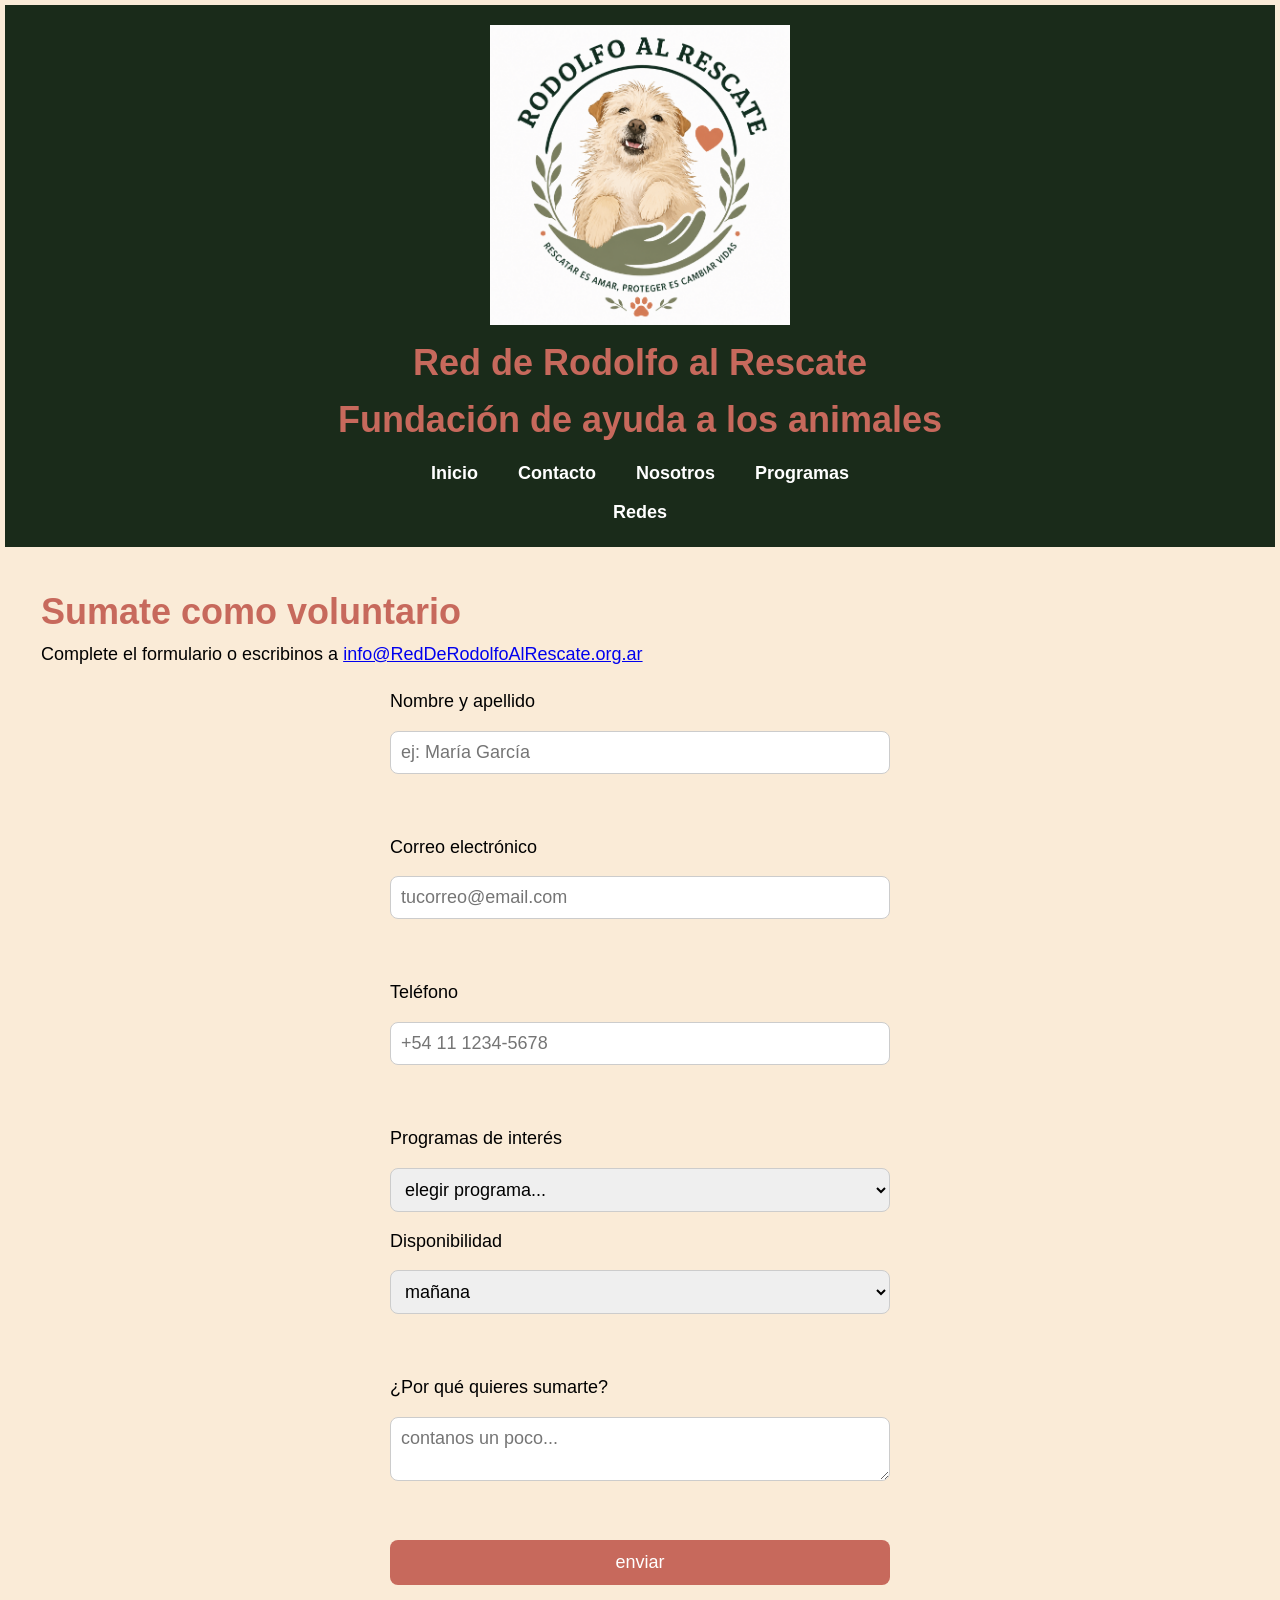
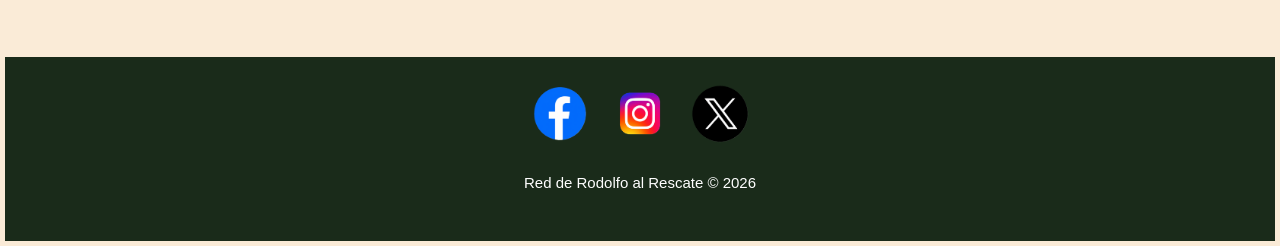
==== tp-leng1-equipo-7/contacto.html @ 6cbea19f "feat: links a redes sociales en todas las paginas" ====
<!DOCTYPE html>
<html lang="es">
<head>
    <meta charset="UTF-8">
    <meta name="viewport" content="width=device-width, initial-scale=1.0">
    <title>Red de Rodolfo al Rescate - contacto</title>
    <link rel="stylesheet" href="./CSS/estilos.css">
</head>
<body>
    <header>
        <img src="./IMG/LOGO_ONG.png" alt="Logo ONG" width="300">
        <h1>Red de Rodolfo al Rescate</h1>
        <h2>Fundación de ayuda a los animales</h2>
        <nav>
            <ul>
                <li><a href="./index.html">Inicio</a></li>
                <li><a href="./contacto.html">Contacto</a></li>
                <li><a href="./nosotros.html">Nosotros</a></li>
                <li><a href="./programas.html">Programas</a></li>
            </ul>
        </nav>

        <nav>
            <a href="#redes">Redes</a>
        </nav>
    
    </header>
    <main>
        <h2>Sumate como voluntario</h2>
        <p>Complete el formulario o escribinos a <a href="mailto:info@RedDeRodolfoAlRescate.org.ar">info@RedDeRodolfoAlRescate.org.ar</a></p>
        <form action="#" method="post">
            <label for="nombre">Nombre y apellido</label>
            <input type="text" id="nombre" name="nombre" placeholder="ej: María García" required>
            <br>
            <label for="email">Correo electrónico</label>
            <input type="email" name="email" id="email" placeholder="tucorreo@email.com" required>
            <br>
            <label for="telefono">Teléfono</label>
            <input type="tel" name="teléfono" id="telefono" placeholder="+54 11 1234-5678">
            <br>
            <label for="programa">Programas de interés</label>
            <select name="programa" id="programa" required>
                <option value="">elegir programa...</option>
                <option value="pldc">Un nuevo hogar</option>
                <option value="met">Rescate y recuperación</option>
                <option value="ec">Por un mundo mejor</option>
            </select>
            <label for="disponibilidad">Disponibilidad</label>
            <select name="disponibilidad" id="disponibilidad" required>
                <option value="mañana">mañana</option>
                <option value="tarde">tarde</option>
                <option value="noche">noche</option>
            </select>
            <br>
            <label for="mensaje">¿Por qué quieres sumarte?</label>
            <textarea name="mensaje" id="mensaje" placeholder="contanos un poco..."></textarea>
            <br>
            <button type="submit">enviar</button>
        </form>
    </main>
    <footer>
        <div id="redes" class="redes-sociales">
            <a href="https://www.facebook.com" target="_blank">
                <img src="./IMG/facebook.png" alt="Facebook">
            </a>

            <a href="https://www.instagram.com" target="_blank">
                <img src="./IMG/instagram.png" alt="Instagram">
            </a>

            <a href="https://www.x.com" target="_blank">
                <img src="./IMG/x.png" alt="Twitter">
            </a>
        </div>
        <p><small>Red de Rodolfo al Rescate &copy; 2026</small></p>
    </footer>
</body>
</html>
---- tp-leng1-equipo-7/CSS/estilos.css ----
*{box-sizing: border-box;
    margin: 0;
    padding: 0;
    font-family: Arial, sans-serif;
}
:root{
    --fuente-principal: Arial;
    --color-texto: #000000;
    --color-fondo: antiquewhite;
    --color-header: #1a2b1a;
    --color-nav-enlace: white;
}

/*ESTILOS GLOBALES*/
html{font-size: 18px;}
body{
    font-family: var(--fuente-principal, sans-serif);
    font-size: 1rem;
    line-height: 1.6;
    color: var(--color-texto);
    background-color: var(--color-fondo);
    max-width: 2500px;
    margin: 0 auto;
    padding: 5px;
}
/*TIPOGRAFIA*/
h1, h2{font-size: 2rem; color:rgb(199, 105, 92);}
h3{font-size: 1.5rem; color:rgb(199, 105, 92);}
p{margin-bottom: 1rem;}

/*HEADER*/
header{
    background-color: var(--color-header);
    padding: 20px;
    text-align: center;
}
/*MENU DE NAVEGACION*/
nav{
    margin-top: 10px;
}
nav ul{
    list-style: none;
    display: flex;
    justify-content: center;
    gap: 20px;
}
nav a{
    color: var(--color-nav-enlace);
    margin: 10px;
    text-decoration: none;
    font-weight: bold;
    transition: 0.3s;
}
nav a:hover{
    color: var(#ddd);
    text-decoration: underline;
}
/*MAIN Y SECCIONES*/
main{
    padding: 2rem;
}

section{
    margin-bottom: 2rem;
    padding-bottom: 1.5rem;
    border-bottom: 1px solid var(--color-seccion-borde, #ccc);
}

.seccion-bienvenida{
    text-align: center;
    padding: 40px 20px;
}

/*FIGURES- (seccion de imagenes)*/
.galeria{
    display: flex;
    justify-content: center;
    gap: 20px;
    flex-wrap: wrap;
}
/*APLICAR A LAS IMAGENES DE LA GALERIA*/
.galeria img{
    width: 300px;
    height: auto;
    gap: 20px;
    object-fit: cover;/*recorta manteniendo la proporcion*/
    border-radius: 10px;/*bordes redondeados*/
    box-shadow: 0 4px 10px rgba(0,0,0,0.2);
    transition: transform 0.3s ease;
}
figure img:hover{
    transform: scale(1.05);
}
figcaption{
    
    text-align: center;
    font-style: italic;
    margin-top: 30px;
}
section img{
    width: 100%;
    max-width: 400px;
    border-radius: 10px;
    margin-top: 10px;
}
/*FOOTER*/
footer{
    background-color: var(--color-footer,  #1a2b1a);
    color: var(--color-footer-texto, white);
    padding: 1.5rem;
    margin-top: 2rem;
    text-align: center;
}
/*TABLA DE IMPACTO*/
table{
    width: 100%;
    border-collapse: collapse;
    margin-top: 20px;
}

th, td{
    border: 1px solid #ccc;
    padding: 12px;
    text-align: center;
}

th{
    background-color: #c7695c;
    color: white;
}

tr:nth-child(even){
    background-color: #f5f5f5;
}
form{
    display: flex;
    flex-direction: column;
    gap: 15px;
    max-width: 500px;
    margin: auto;
}

input, select, textarea{
    padding: 10px;
    border: 1px solid #ccc;
    border-radius: 8px;
    font-size: 1rem;
}

button{
    background-color: #c7695c;
    color: white;
    border: none;
    padding: 12px;
    border-radius: 8px;
    cursor: pointer;
    font-size: 1rem;
}

button:hover{
    background-color: #a65349;
}

.contenido{
    text-align: center;
    margin-bottom: 2rem;
    padding-bottom: 1.5rem;
    border-bottom: 1px solid var(--color-seccion-borde, #ccc);
}

.redes-sociales{
    display: flex;
    justify-content: center;
    gap: 20px;
    margin-bottom: 15px;
}

.redes-sociales img{
    width: 60px;
    height: 60px;
    transition: transform 0.3s ease;
}

.redes-sociales img:hover{
    transform: scale(1.2);
}
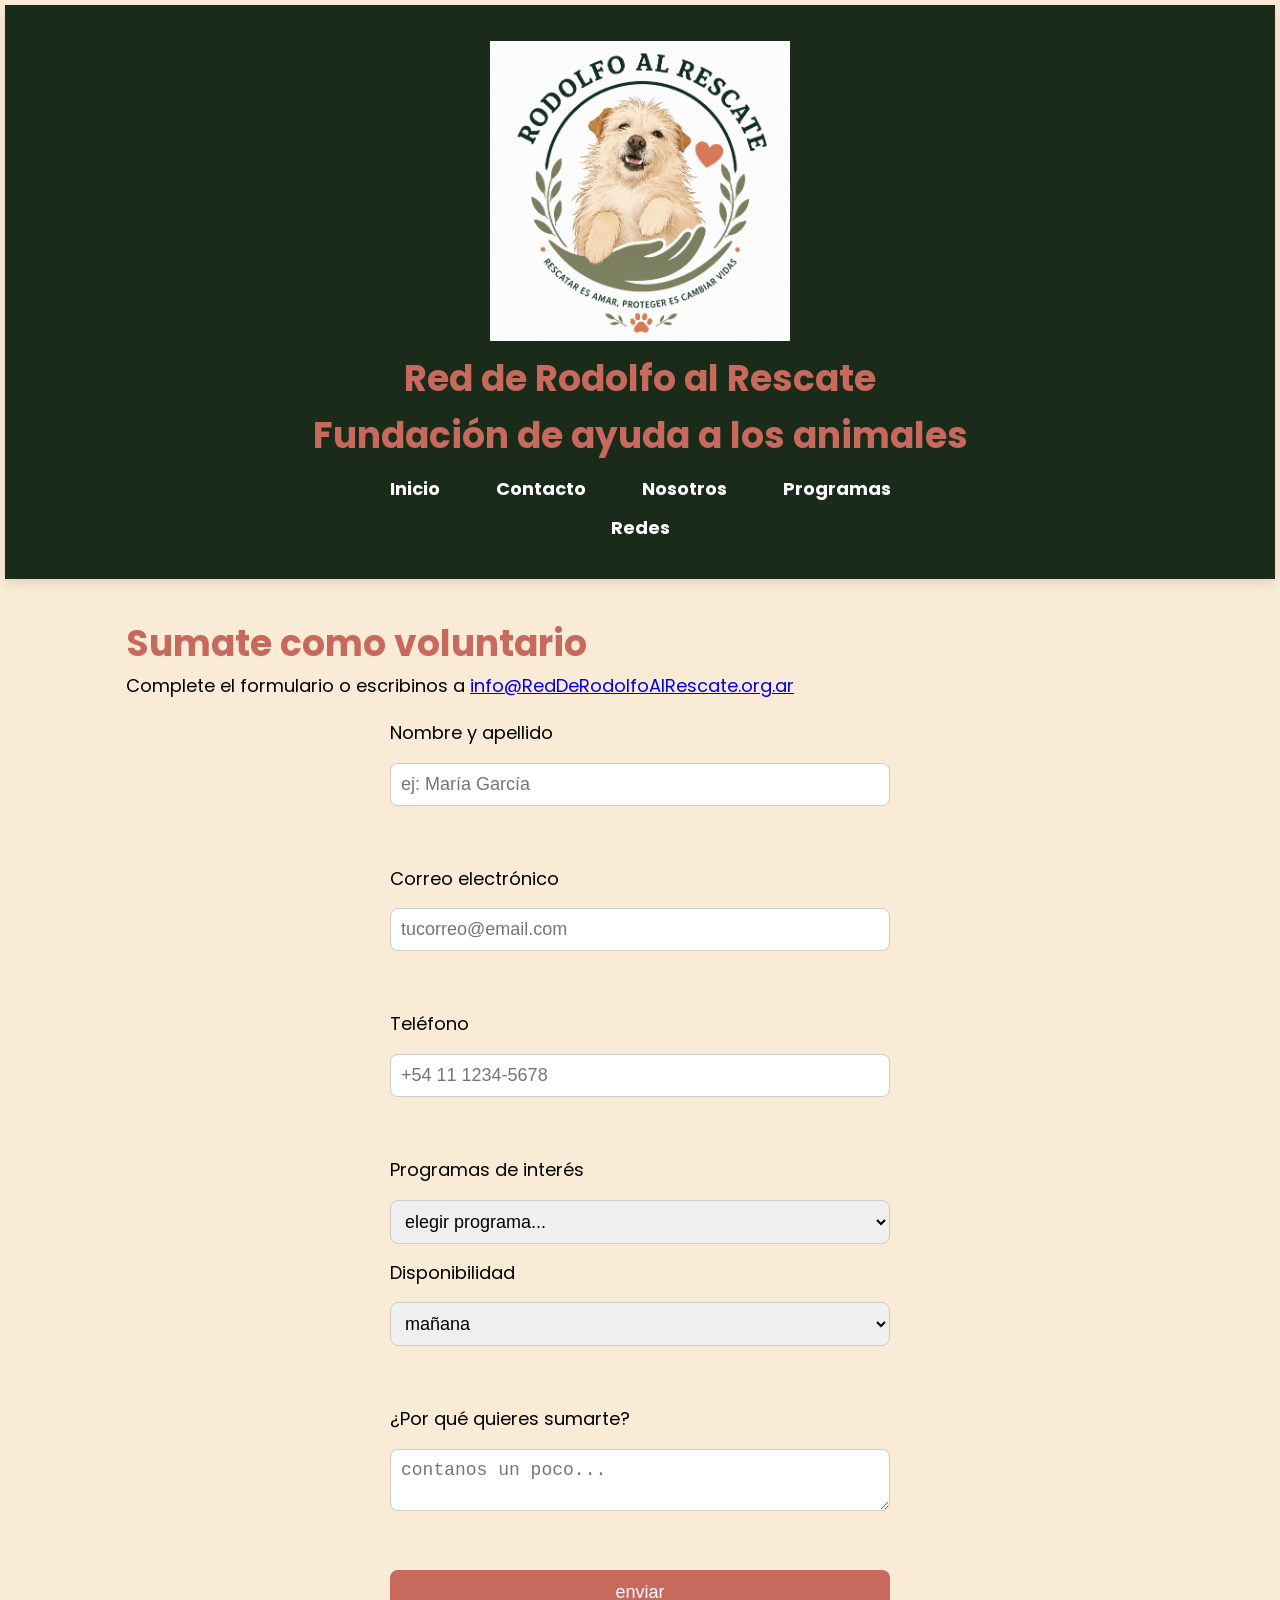
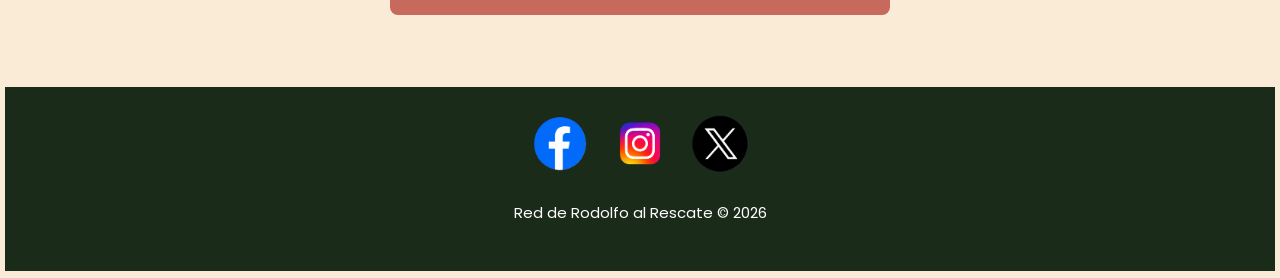
==== commit 67b567a1: "feat: cambios a la fuente y detalles del css" ====
--- a/tp-leng1-equipo-7/contacto.html
+++ b/tp-leng1-equipo-7/contacto.html
@@ -1,5 +1,7 @@
 <!DOCTYPE html>
 <html lang="es">
+<link rel="preconnect" href="https://fonts.googleapis.com">
+<link href="https://fonts.googleapis.com/css2?family=Poppins:wght@300;400;600&display=swap" rel="stylesheet">
 <head>
     <meta charset="UTF-8">
     <meta name="viewport" content="width=device-width, initial-scale=1.0">
--- a/tp-leng1-equipo-7/CSS/estilos.css
+++ b/tp-leng1-equipo-7/CSS/estilos.css
@@ -1,10 +1,9 @@
 *{box-sizing: border-box;
     margin: 0;
     padding: 0;
-    font-family: Arial, sans-serif;
 }
 :root{
-    --fuente-principal: Arial;
+    --fuente-principal: 'Poppins';
     --color-texto: #000000;
     --color-fondo: antiquewhite;
     --color-header: #1a2b1a;
@@ -31,8 +30,9 @@
 /*HEADER*/
 header{
     background-color: var(--color-header);
-    padding: 20px;
+    padding: 2rem;
     text-align: center;
+    box-shadow: 0 4px 10px rgba(0,0,0,0.1);
 }
 /*MENU DE NAVEGACION*/
 nav{
@@ -46,17 +46,20 @@
 }
 nav a{
     color: var(--color-nav-enlace);
-    margin: 10px;
     text-decoration: none;
     font-weight: bold;
+    padding: 10px 18px;
+    border-radius: 8px;
     transition: 0.3s;
 }
 nav a:hover{
-    color: var(#ddd);
-    text-decoration: underline;
+    background-color: white;
+    color: #4CAF50;
 }
 /*MAIN Y SECCIONES*/
 main{
+    max-width: 1100px;
+    margin: auto;
     padding: 2rem;
 }
 
@@ -129,8 +132,8 @@
     color: white;
 }
 
-tr:nth-child(even){
-    background-color: #f5f5f5;
+tfoot{
+    background-color: wheat;
 }
 form{
     display: flex;
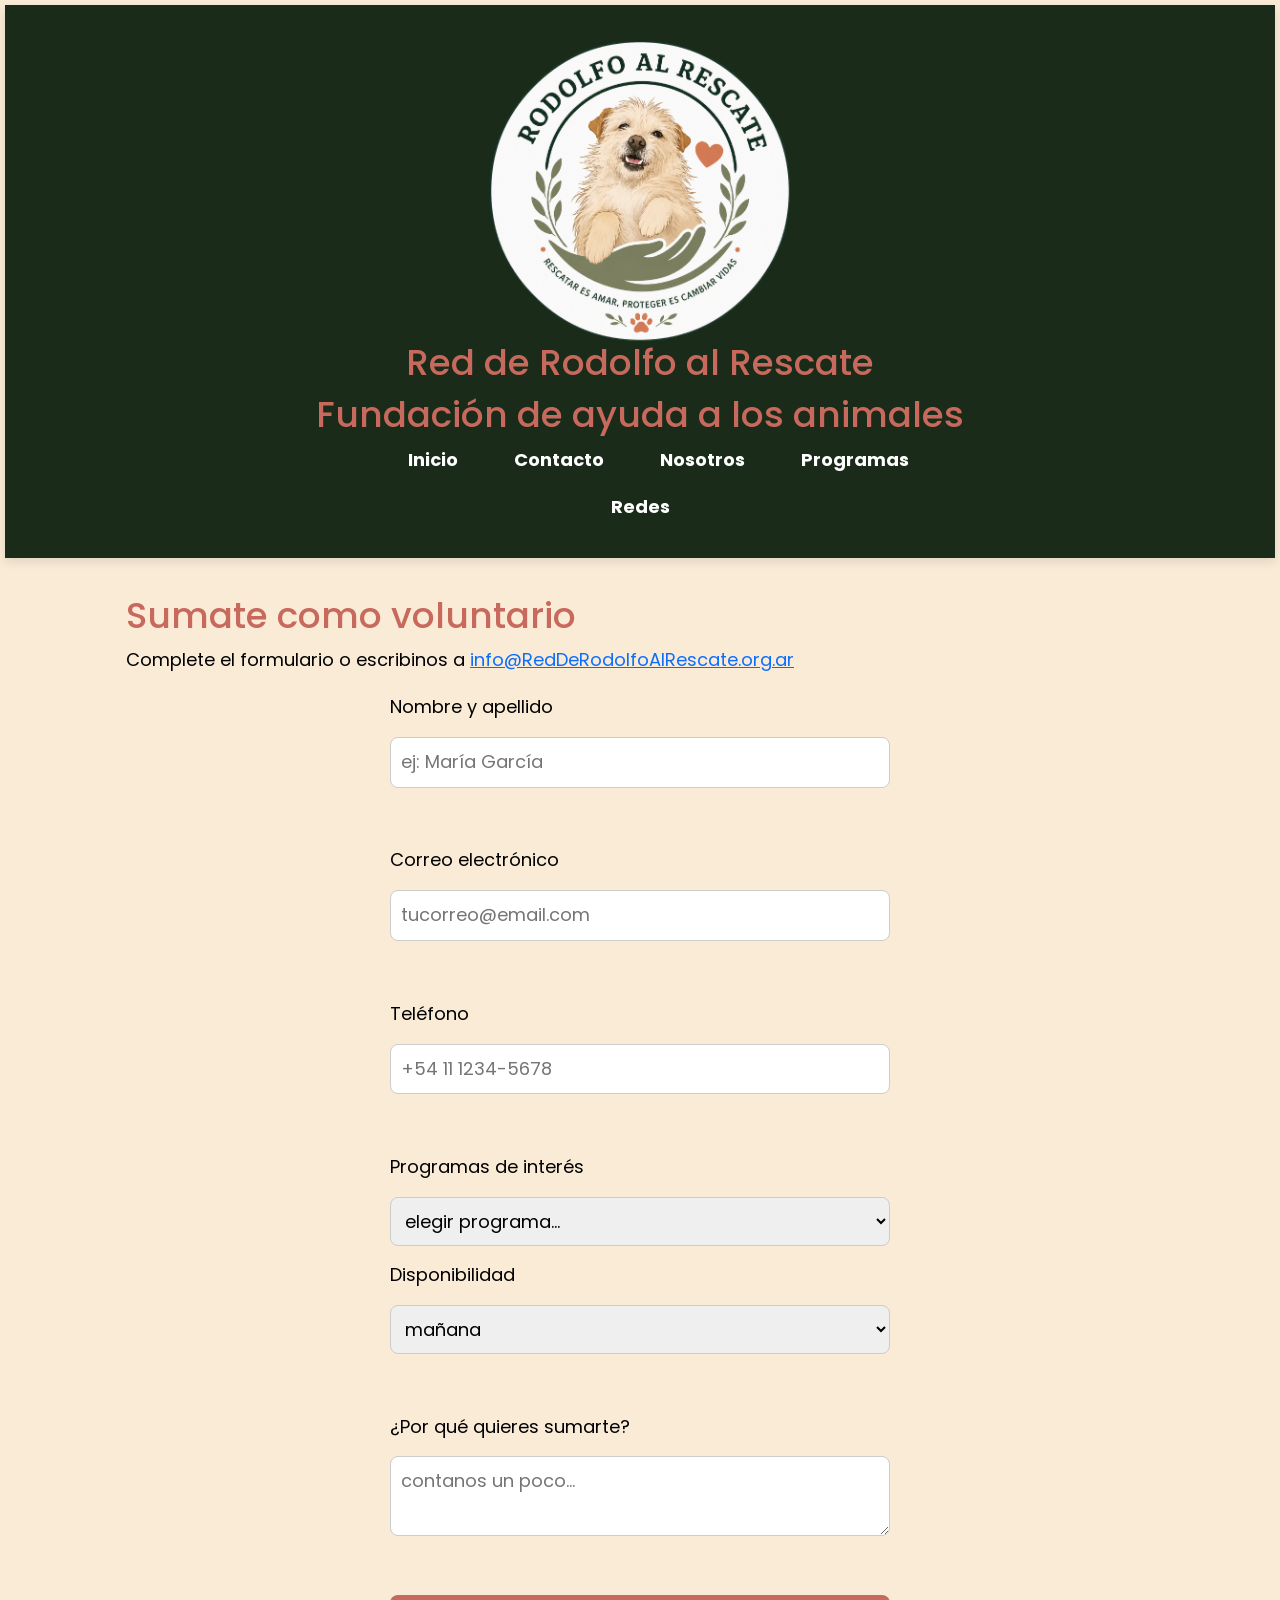
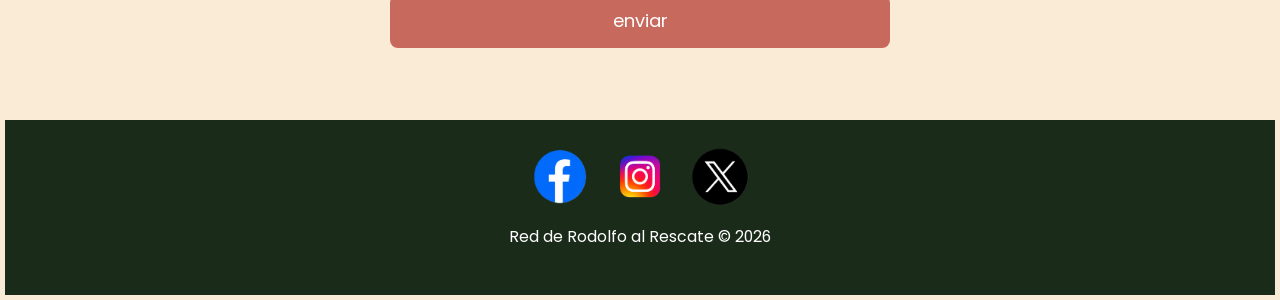
==== commit 339614b6: "cambio de formato al logo y normalizacion del bootstrap en todas las paginas" ====
--- a/tp-leng1-equipo-7/contacto.html
+++ b/tp-leng1-equipo-7/contacto.html
@@ -6,6 +6,7 @@
     <meta charset="UTF-8">
     <meta name="viewport" content="width=device-width, initial-scale=1.0">
     <title>Red de Rodolfo al Rescate - contacto</title>
+    <link href="https://cdn.jsdelivr.net/npm/bootstrap@5.3.3/dist/css/bootstrap.min.css" rel="stylesheet">
     <link rel="stylesheet" href="./CSS/estilos.css">
 </head>
 <body>
--- a/tp-leng1-equipo-7/CSS/estilos.css
+++ b/tp-leng1-equipo-7/CSS/estilos.css
@@ -8,9 +8,11 @@
     --color-fondo: antiquewhite;
     --color-header: #1a2b1a;
     --color-nav-enlace: white;
+    --mark: #1a2b1a;
 }
 
 /*ESTILOS GLOBALES*/
+
 html{font-size: 18px;}
 body{
     font-family: var(--fuente-principal, sans-serif);
@@ -26,7 +28,10 @@
 h1, h2{font-size: 2rem; color:rgb(199, 105, 92);}
 h3{font-size: 1.5rem; color:rgb(199, 105, 92);}
 p{margin-bottom: 1rem;}
-
+mark {
+    background-color: var(--mark);
+    color: white;
+}
 /*HEADER*/
 header{
     background-color: var(--color-header);
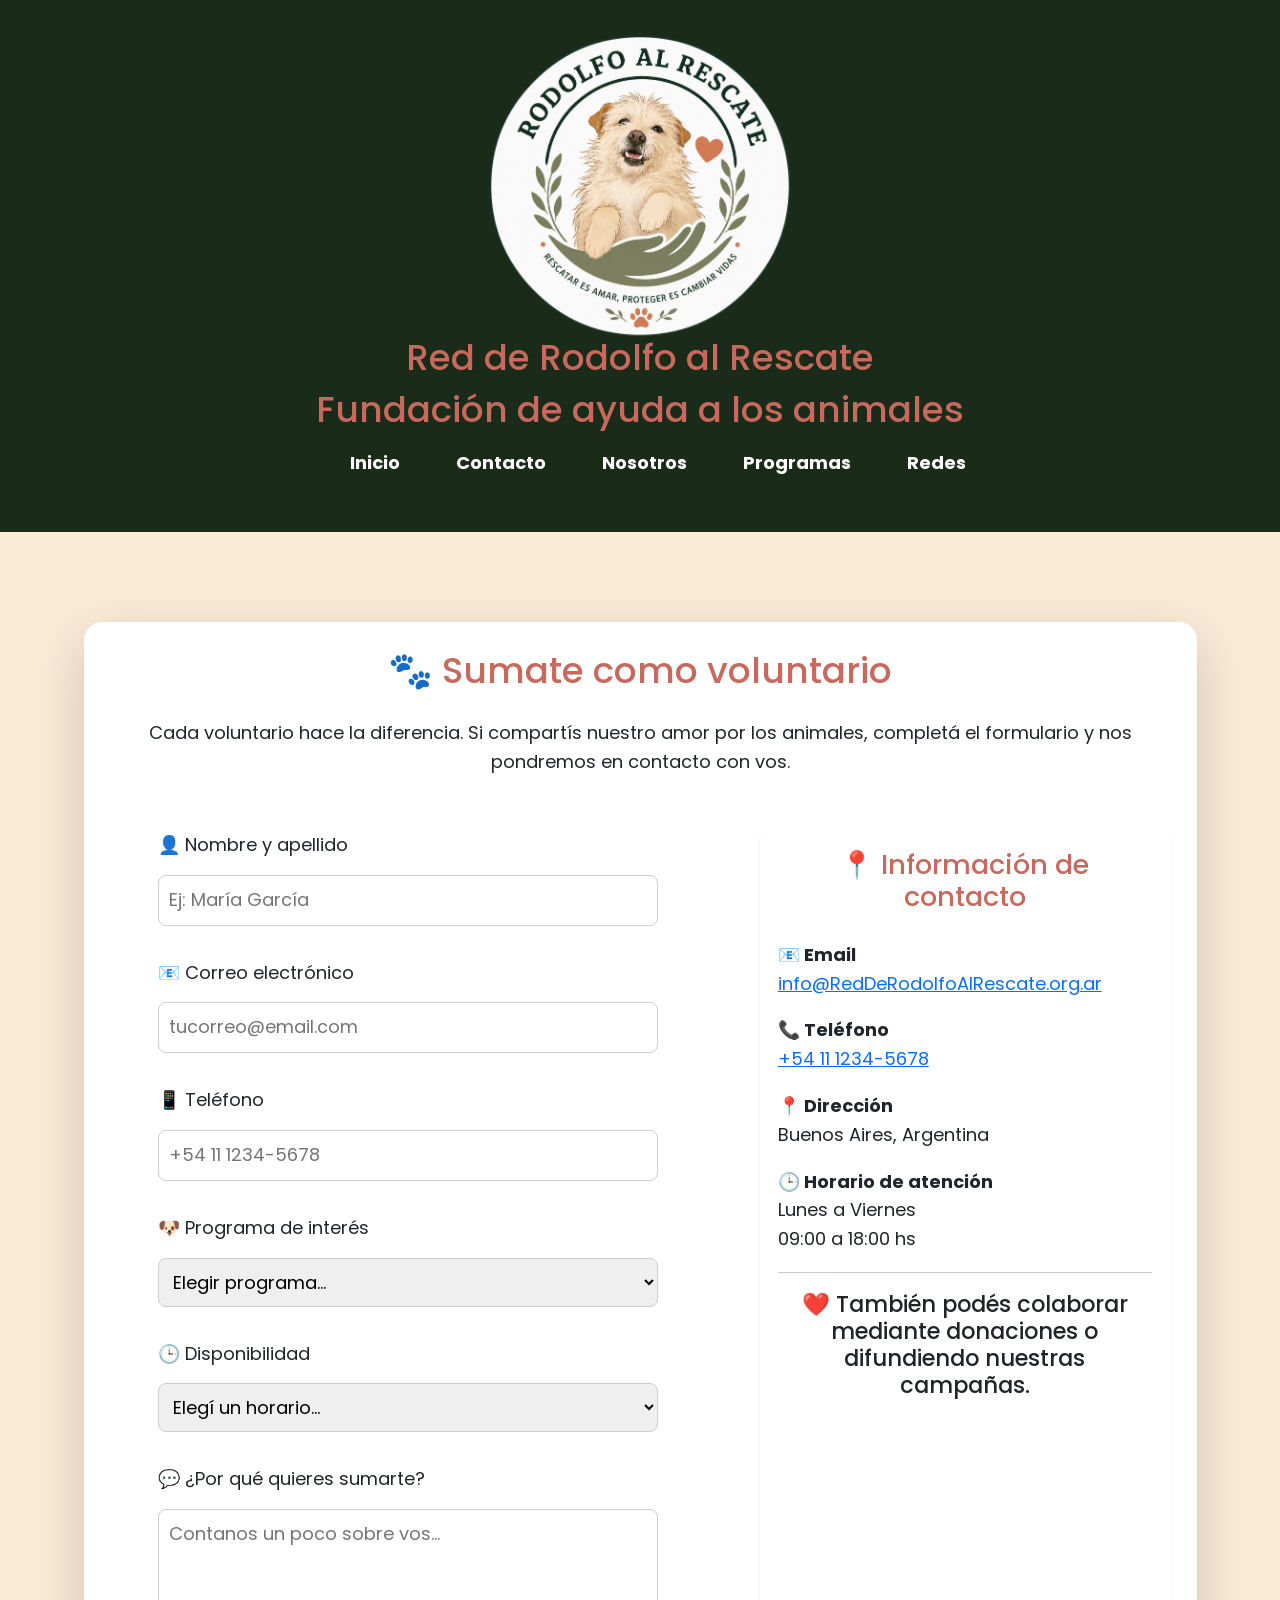
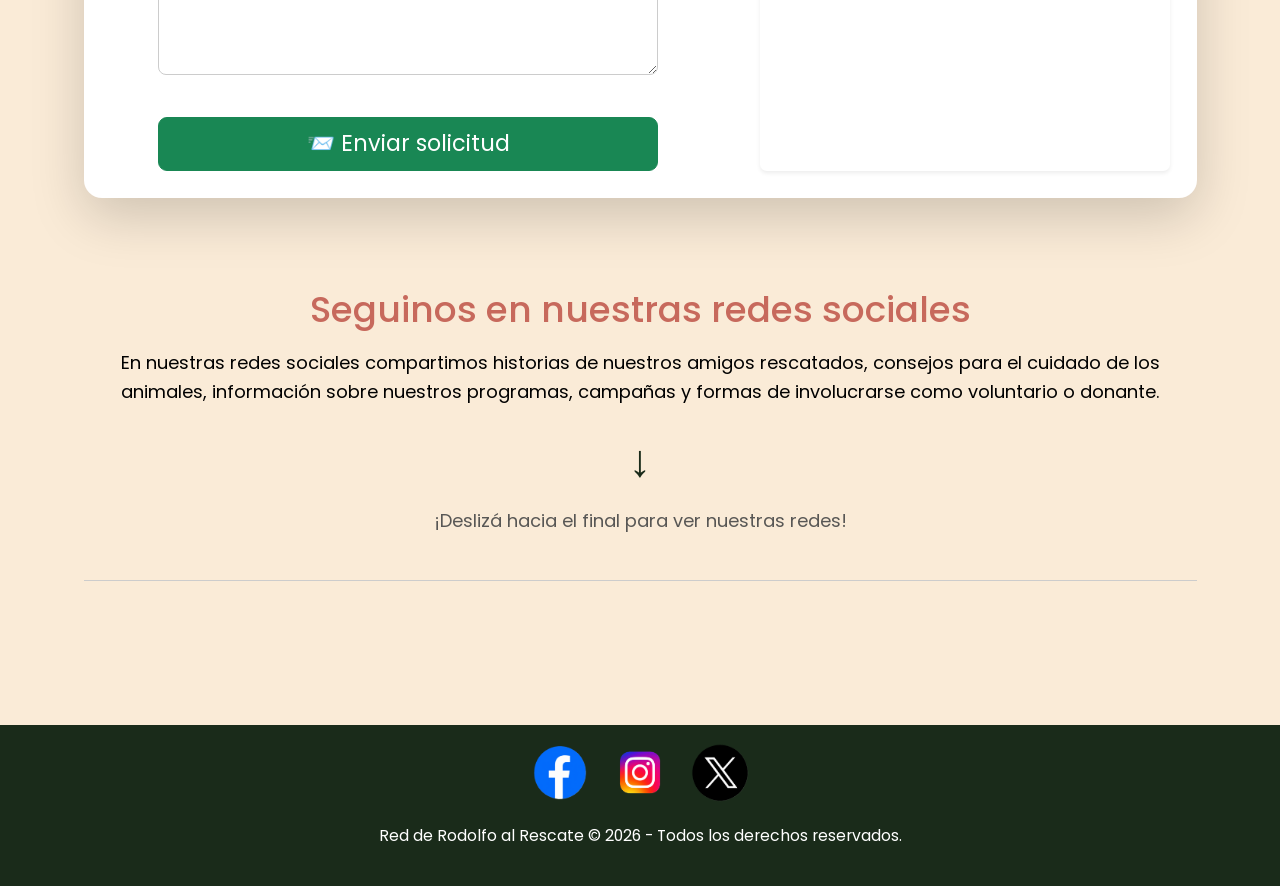
==== commit 8dfbb52d: "js agregado en los html, modificaciones con bootstrap" ====
--- a/tp-leng1-equipo-7/contacto.html
+++ b/tp-leng1-equipo-7/contacto.html
@@ -1,15 +1,21 @@
 <!DOCTYPE html>
 <html lang="es">
-<link rel="preconnect" href="https://fonts.googleapis.com">
-<link href="https://fonts.googleapis.com/css2?family=Poppins:wght@300;400;600&display=swap" rel="stylesheet">
+
 <head>
     <meta charset="UTF-8">
     <meta name="viewport" content="width=device-width, initial-scale=1.0">
+
     <title>Red de Rodolfo al Rescate - contacto</title>
+
+    <link rel="preconnect" href="https://fonts.googleapis.com">
+    <link href="https://fonts.googleapis.com/css2?family=Poppins:wght@300;400;600&display=swap" rel="stylesheet">
+
     <link href="https://cdn.jsdelivr.net/npm/bootstrap@5.3.3/dist/css/bootstrap.min.css" rel="stylesheet">
     <link rel="stylesheet" href="./CSS/estilos.css">
 </head>
+
 <body>
+
     <header>
         <img src="./IMG/LOGO_ONG.png" alt="Logo ONG" width="300">
         <h1>Red de Rodolfo al Rescate</h1>
@@ -20,62 +26,136 @@
                 <li><a href="./contacto.html">Contacto</a></li>
                 <li><a href="./nosotros.html">Nosotros</a></li>
                 <li><a href="./programas.html">Programas</a></li>
+                <li><a href="#redes">Redes</a></li>
             </ul>
-        </nav>
+        </nav>    
+    </header>
 
-        <nav>
-            <a href="#redes">Redes</a>
-        </nav>
-    
-    </header>
-    <main>
-        <h2>Sumate como voluntario</h2>
-        <p>Complete el formulario o escribinos a <a href="mailto:info@RedDeRodolfoAlRescate.org.ar">info@RedDeRodolfoAlRescate.org.ar</a></p>
-        <form action="#" method="post">
-            <label for="nombre">Nombre y apellido</label>
-            <input type="text" id="nombre" name="nombre" placeholder="ej: María García" required>
-            <br>
-            <label for="email">Correo electrónico</label>
-            <input type="email" name="email" id="email" placeholder="tucorreo@email.com" required>
-            <br>
-            <label for="telefono">Teléfono</label>
-            <input type="tel" name="teléfono" id="telefono" placeholder="+54 11 1234-5678">
-            <br>
-            <label for="programa">Programas de interés</label>
-            <select name="programa" id="programa" required>
-                <option value="">elegir programa...</option>
-                <option value="pldc">Un nuevo hogar</option>
-                <option value="met">Rescate y recuperación</option>
-                <option value="ec">Por un mundo mejor</option>
-            </select>
-            <label for="disponibilidad">Disponibilidad</label>
-            <select name="disponibilidad" id="disponibilidad" required>
-                <option value="mañana">mañana</option>
-                <option value="tarde">tarde</option>
-                <option value="noche">noche</option>
-            </select>
-            <br>
-            <label for="mensaje">¿Por qué quieres sumarte?</label>
-            <textarea name="mensaje" id="mensaje" placeholder="contanos un poco..."></textarea>
-            <br>
-            <button type="submit">enviar</button>
-        </form>
+    <main class="container my-5">
+
+        <div class="card shadow-lg border-0 rounded-4">
+
+            <div class="card-body p-4">
+
+                    <h2 class="text-center mb-4">🐾 Sumate como voluntario</h2>
+
+                        <p class="text-center mb-5">Cada voluntario hace la diferencia. Si compartís nuestro amor por los animales, completá el formulario y nos pondremos en contacto con vos.</p>
+
+                    <div class="row g-5">
+
+                        <!-- FORMULARIO -->
+                        <div class="col-lg-7">
+
+                            <form action="#" method="post">
+
+                                <label for="nombre">👤 Nombre y apellido</label>
+                                <input type="text" id="nombre" name="nombre" placeholder="Ej: María García" required>
+
+                                <label for="email" class="mt-3">📧 Correo electrónico</label>
+                                <input type="email" id="email" name="email" placeholder="tucorreo@email.com" required>
+
+                                <label for="telefono" class="mt-3">📱 Teléfono</label>
+                                <input type="tel" id="telefono" name="telefono"placeholder="+54 11 1234-5678">
+
+                                <label for="programa" class="mt-3">🐶 Programa de interés</label>
+                                    <select id="programa" name="programa" required>
+                                        <option value="">Elegir programa...</option>
+                                        <option>Un nuevo hogar</option>
+                                        <option>Rescate y recuperación</option>
+                                        <option>Por un mundo mejor</option>
+                                    </select>
+
+                                <label for="disponibilidad" class="mt-3">🕒 Disponibilidad</label>
+                                    <select id="disponibilidad" name="disponibilidad" required>
+                                        <option value="">Elegí un horario...</option>
+                                        <option>Mañana</option>
+                                        <option>Tarde</option>
+                                        <option>Noche</option>
+                                    </select>
+
+                                <label for="mensaje" class="mt-3">💬 ¿Por qué quieres sumarte?</label>
+
+                                    <textarea id="mensaje" name="mensaje" rows="5" placeholder="Contanos un poco sobre vos..."></textarea>
+
+                                    <button type="submit" class="btn btn-success btn-lg mt-4 w-100">📨 Enviar solicitud</button>
+
+                            </form>
+
+                        </div>
+
+                        <!-- INFORMACIÓN -->
+                        <div class="col-lg-5">
+
+                            <div class="card h-100 shadow-sm border-0">
+
+                                <div class="card-body">
+
+                                    <h3 class="text-center mb-4">📍 Información de contacto</h3>
+
+                                    <p><strong>📧 Email</strong><br><a href="mailto:info@RedDeRodolfoAlRescate.org.ar">info@RedDeRodolfoAlRescate.org.ar</a></p>
+
+                                    <p><strong>📞 Teléfono</strong><br><a href="tel:+541112345678">+54 11 1234-5678</a></p>
+
+                                    <p><strong>📍 Dirección</strong><br>Buenos Aires, Argentina</p>
+
+                                    <p><strong>🕒 Horario de atención</strong><br>Lunes a Viernes<br>09:00 a 18:00 hs</p>
+
+                                    <hr>
+
+                                    <h5 class="text-center">❤️ También podés colaborar mediante donaciones o difundiendo nuestras campañas.</h5>
+
+                                </div>
+
+                            </div>
+
+                        </div>
+
+                    </div>
+
+            </div>
+
+        </div>
+
+        <section class="my-5 text-center">
+            <h2>Seguinos en nuestras redes sociales</h2>
+
+            <p>En nuestras redes sociales compartimos historias de nuestros amigos rescatados, consejos para el cuidado de los animales, información sobre nuestros programas, campañas y formas de involucrarse como voluntario o donante.
+            </p>
+
+        <!-- Flecha hacia abajo -->
+            <div class="flecha-footer">
+                    ↓
+            </div>
+
+            <p class="text-muted">
+                    ¡Deslizá hacia el final para ver nuestras redes!
+            </p>
+        </section>
+
     </main>
-    <footer>
-        <div id="redes" class="redes-sociales">
-            <a href="https://www.facebook.com" target="_blank">
-                <img src="./IMG/facebook.png" alt="Facebook">
-            </a>
 
-            <a href="https://www.instagram.com" target="_blank">
-                <img src="./IMG/instagram.png" alt="Instagram">
-            </a>
+    <footer class="text-center py-3">
 
-            <a href="https://www.x.com" target="_blank">
-                <img src="./IMG/x.png" alt="Twitter">
-            </a>
+        <div id="redes" class="redes-sociales mb-3">
+
+            <a href="https://www.facebook.com" target="_blank" rel="noopener noreferrer">
+            <img src="./IMG/facebook.png" alt="Facebook"></a>
+
+            <a href="https://www.instagram.com" target="_blank" rel="noopener noreferrer">
+            <img src="./IMG/instagram.png" alt="Instagram"></a>
+
+            <a href="https://www.x.com" target="_blank" rel="noopener noreferrer">
+            <img src="./IMG/x.png" alt="Twitter"></a>
+
         </div>
-        <p><small>Red de Rodolfo al Rescate &copy; 2026</small></p>
+
+            <p><small>Red de Rodolfo al Rescate © 2026 - Todos los derechos reservados.</small></p>
+
     </footer>
+
+    <script src="https://cdn.jsdelivr.net/npm/bootstrap@5.3.3/dist/js/bootstrap.bundle.min.js"></script>
+    <script src="./JS/script.js"></script>
+
 </body>
+
 </html>
--- a/tp-leng1-equipo-7/CSS/estilos.css
+++ b/tp-leng1-equipo-7/CSS/estilos.css
@@ -1,8 +1,13 @@
-*{box-sizing: border-box;
+/* ==========================================================================
+   RESET & VARIABLES GLOBALES
+   ========================================================================== */
+* {
+    box-sizing: border-box;
     margin: 0;
     padding: 0;
 }
-:root{
+
+:root {
     --fuente-principal: 'Poppins';
     --color-texto: #000000;
     --color-fondo: antiquewhite;
@@ -11,45 +16,96 @@
     --mark: #1a2b1a;
 }
 
-/*ESTILOS GLOBALES*/
-
-html{font-size: 18px;}
-body{
-    font-family: var(--fuente-principal, sans-serif);
+html {
+    font-size: 18px;
+}
+
+body {
+    font-family: var(--fuente-principal), sans-serif;
     font-size: 1rem;
     line-height: 1.6;
     color: var(--color-texto);
     background-color: var(--color-fondo);
     max-width: 2500px;
     margin: 0 auto;
-    padding: 5px;
-}
-/*TIPOGRAFIA*/
-h1, h2{font-size: 2rem; color:rgb(199, 105, 92);}
-h3{font-size: 1.5rem; color:rgb(199, 105, 92);}
-p{margin-bottom: 1rem;}
+    padding: 0 auto;
+}
+
+/* ==========================================================================
+   TIPOGRAFÍA Y ELEMENTOS EN LINEA
+   ========================================================================== */
+h1, h2 {
+    font-size: 2rem;
+    color: rgb(199, 105, 92);
+}
+
+h2 {
+    margin-bottom: 1rem;
+}
+
+h3 {
+    font-size: 1.5rem;
+    color: rgb(199, 105, 92);
+}
+
+p {
+    margin-bottom: 1rem;
+}
+
 mark {
     background-color: var(--mark);
     color: white;
 }
-/*HEADER*/
-header{
-    background-color: var(--color-header);
+
+/* ==========================================================================
+   ESTRUCTURA PRINCIPAL (HEADER, MAIN, SECTIONS)
+   ========================================================================== */
+header {
+    background-color: #1a2b1a;
     padding: 2rem;
     text-align: center;
-    box-shadow: 0 4px 10px rgba(0,0,0,0.1);
-}
-/*MENU DE NAVEGACION*/
-nav{
+}
+
+main {
+    max-width: 1100px;
+    margin: auto;
+    padding: 2rem;
+}
+
+section {
+    margin-bottom: 2rem;
+    padding-top: 2rem;
+    padding-bottom: 1.5rem;
+    border-bottom: 1px solid var(--color-seccion-borde, #ccc);
+}
+
+.seccion-bienvenida {
+    text-align: center;
+    padding: 40px 20px;
+}
+
+.contenido {
+    text-align: center;
+    margin-bottom: 2rem;
+    padding-bottom: 1.5rem;
+    border-bottom: 1px solid var(--color-seccion-borde, #ccc);
+}
+
+/* ==========================================================================
+   MENÚ DE NAVEGACIÓN (NAV)
+   ========================================================================== */
+nav {
     margin-top: 10px;
 }
-nav ul{
+
+nav ul {
     list-style: none;
     display: flex;
     justify-content: center;
     gap: 20px;
 }
-nav a{
+
+nav a {
     color: var(--color-nav-enlace);
     text-decoration: none;
     font-weight: bold;
@@ -57,90 +113,118 @@
     border-radius: 8px;
     transition: 0.3s;
 }
-nav a:hover{
+
+nav a:hover {
     background-color: white;
     color: #4CAF50;
 }
-/*MAIN Y SECCIONES*/
-main{
-    max-width: 1100px;
-    margin: auto;
-    padding: 2rem;
-}
-
-section{
-    margin-bottom: 2rem;
-    padding-bottom: 1.5rem;
-    border-bottom: 1px solid var(--color-seccion-borde, #ccc);
-}
-
-.seccion-bienvenida{
-    text-align: center;
-    padding: 40px 20px;
-}
-
-/*FIGURES- (seccion de imagenes)*/
-.galeria{
+
+@media (max-width: 768px) {
+    nav ul {
+        flex-direction: column;
+        align-items: center;
+        gap: 10px;
+    }
+}
+
+/* ==========================================================================
+   GALERÍA DE IMÁGENES (FIGURES)
+   ========================================================================== */
+.galeria {
     display: flex;
     justify-content: center;
     gap: 20px;
     flex-wrap: wrap;
 }
-/*APLICAR A LAS IMAGENES DE LA GALERIA*/
-.galeria img{
-    width: 300px;
+
+.galeria img {
+    width: 100%;
     height: auto;
-    gap: 20px;
-    object-fit: cover;/*recorta manteniendo la proporcion*/
-    border-radius: 10px;/*bordes redondeados*/
-    box-shadow: 0 4px 10px rgba(0,0,0,0.2);
+    object-fit: cover;
+    border-radius: 10px;
+    box-shadow: 0 4px 10px rgba(0, 0, 0, 0.2);
     transition: transform 0.3s ease;
 }
-figure img:hover{
+
+figure img:hover {
     transform: scale(1.05);
 }
-figcaption{
-    
+
+figcaption {
     text-align: center;
     font-style: italic;
     margin-top: 30px;
 }
-section img{
-    width: 100%;
-    max-width: 400px;
-    border-radius: 10px;
-    margin-top: 10px;
-}
-/*FOOTER*/
-footer{
-    background-color: var(--color-footer,  #1a2b1a);
-    color: var(--color-footer-texto, white);
-    padding: 1.5rem;
-    margin-top: 2rem;
-    text-align: center;
-}
-/*TABLA DE IMPACTO*/
-table{
-    width: 100%;
-    border-collapse: collapse;
-    margin-top: 20px;
-}
-
-th, td{
-    border: 1px solid #ccc;
-    padding: 12px;
-    text-align: center;
-}
-
-th{
-    background-color: #c7695c;
-    color: white;
-}
-
-tfoot{
-    background-color: wheat;
-}
-form{
+
+/* ==========================================================================
+   COMPONENTES (TABLAS, LISTAS, BOTONES)
+   ========================================================================== */
+/* Tablas de Impacto */
+.table thead th {
+    background-color: #c7695c !important;
+    color: white !important;
+}
+
+.table tbody tr:nth-of-type(odd) > * {
+    background-color: white !important;
+}
+
+.table tbody tr:nth-of-type(even) > * {
+    background-color: #f8e3dc !important;
+}
+
+.table tfoot tr td {
+    background-color: #f8e3dc !important;
+    font-weight: bold;
+}
+
+.table-hover tbody tr:hover > * {
+    background-color: #f1d2c8 !important;
+}
+.numero-impacto{
+    color:#c7695c;
+    font-weight:bold;
+}
+
+/* Listas de Ayuda */
+.list-group {
+    max-width: 500px;
+    margin: 0 auto;
+}
+
+.list-ayuda .list-group-item {
+    background-color: #d57070;
+    border: none;
+    margin-bottom: 10px;
+    border-radius: 12px;
+    box-shadow: 0 4px 12px rgba(0, 0, 0, 0.08);
+    font-size: 1.05rem;
+    padding: 15px 20px;
+    transition: transform 0.2s ease, box-shadow 0.2s ease;
+}
+
+.list-ayuda .list-group-item:hover {
+    transform: translateY(-3px);
+    box-shadow: 0 8px 18px rgba(0, 0, 0, 0.12);
+}
+
+/* Botones */
+.btn {
+    transition: all 0.3s ease;
+}
+
+.btn:hover {
+    transform: translateY(-2px);
+}
+
+#impacto .btn {
+    margin-top: 1rem;
+}
+
+/* ==========================================================================
+   FORMULARIOS
+   ========================================================================== */
+form {
     display: flex;
     flex-direction: column;
     gap: 15px;
@@ -148,14 +232,14 @@
     margin: auto;
 }
 
-input, select, textarea{
+input, select, textarea {
     padding: 10px;
     border: 1px solid #ccc;
     border-radius: 8px;
     font-size: 1rem;
 }
 
-button{
+button {
     background-color: #c7695c;
     color: white;
     border: none;
@@ -165,30 +249,46 @@
     font-size: 1rem;
 }
 
-button:hover{
+button:hover {
     background-color: #a65349;
 }
 
-.contenido{
-    text-align: center;
-    margin-bottom: 2rem;
-    padding-bottom: 1.5rem;
-    border-bottom: 1px solid var(--color-seccion-borde, #ccc);
-}
-
-.redes-sociales{
+/* ==========================================================================
+   FOOTER & REDES SOCIALES
+   ========================================================================== */
+footer {
+    background-color: var(--color-footer, #1a2b1a);
+    color: var(--color-footer-texto, white);
+    padding: 1.5rem;
+    margin-top: 2rem;
+    text-align: center;
+}
+
+.redes-sociales {
     display: flex;
     justify-content: center;
     gap: 20px;
     margin-bottom: 15px;
 }
 
-.redes-sociales img{
+.redes-sociales img {
     width: 60px;
     height: 60px;
     transition: transform 0.3s ease;
 }
 
-.redes-sociales img:hover{
+.redes-sociales img:hover {
     transform: scale(1.2);
+}
+
+.flecha-footer{
+    font-size: 2.5rem;
+    color: #1a2b1a;
+    animation: bounce 1.5s infinite;
+    margin: 10px 0;
+}
+
+@keyframes bounce{
+    0%, 100% { transform: translateY(0); }
+    50% { transform: translateY(10px); }
 }
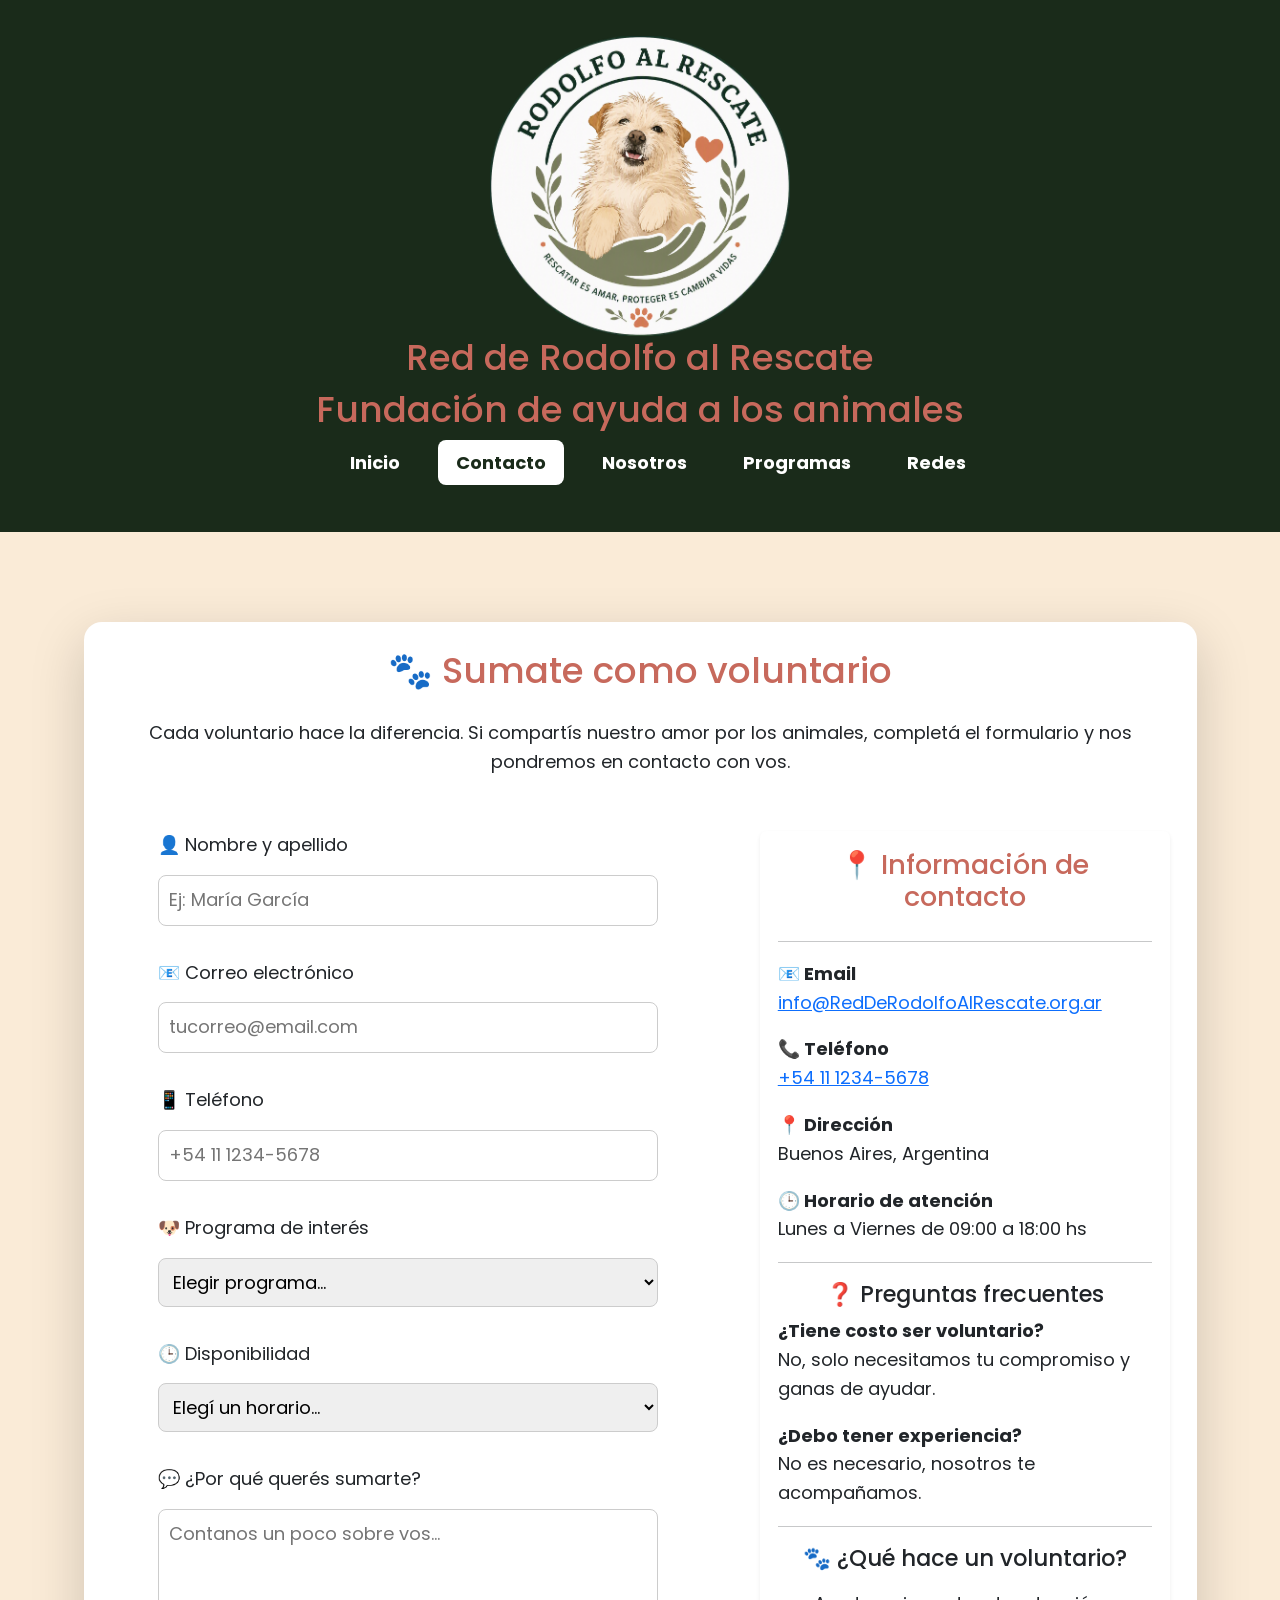
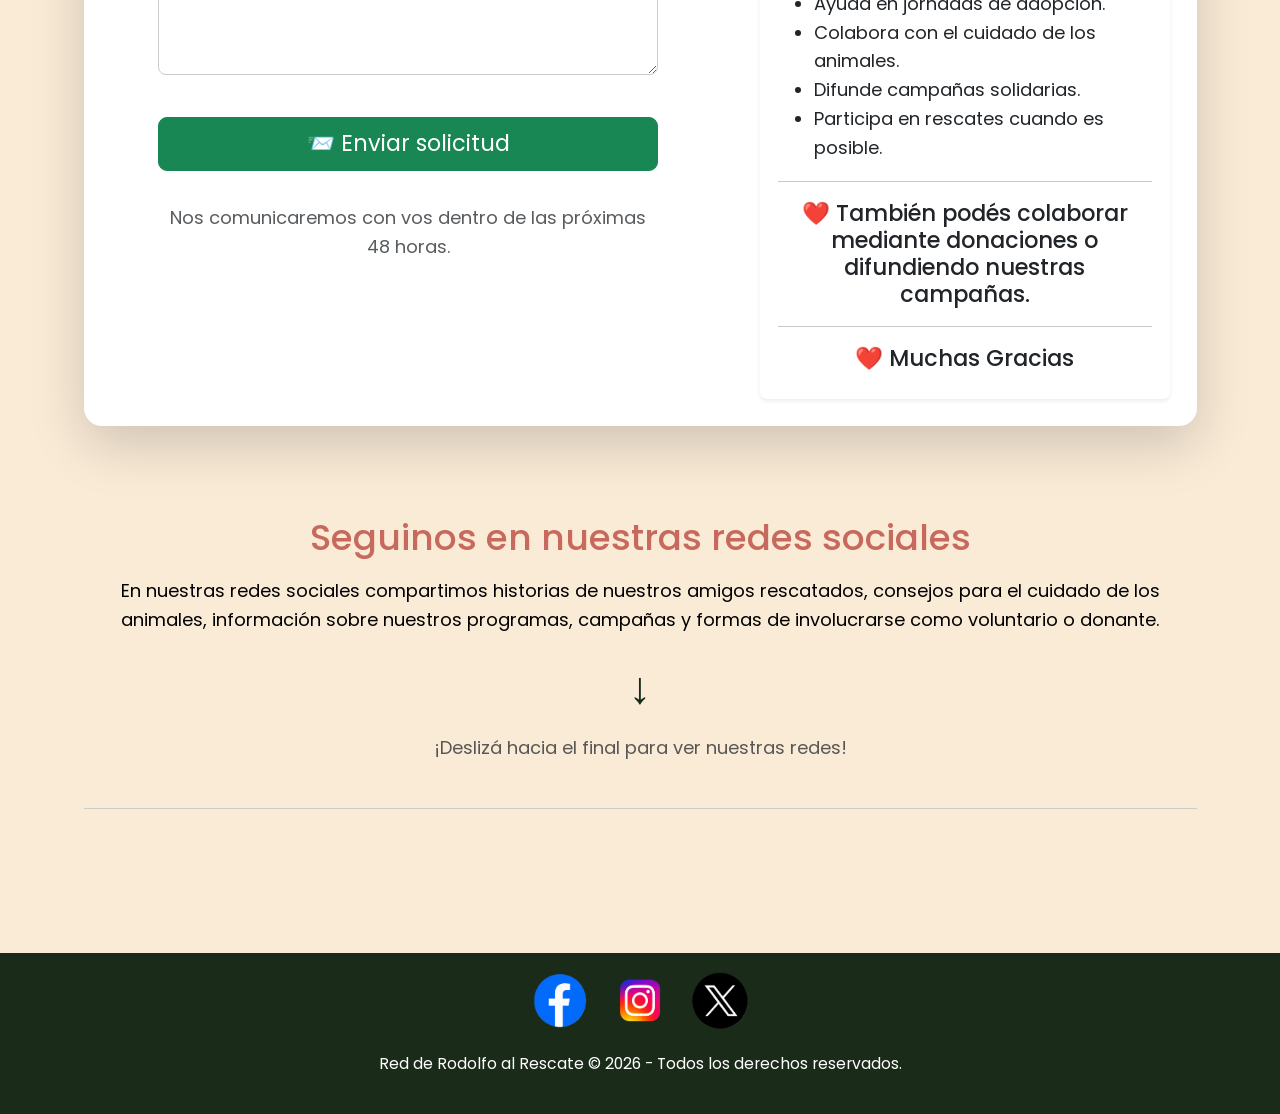
==== commit 91a14157: "js agregado y modificado" ====
--- a/tp-leng1-equipo-7/contacto.html
+++ b/tp-leng1-equipo-7/contacto.html
@@ -1,108 +1,129 @@
 <!DOCTYPE html>
 <html lang="es">
 
-<head>
-    <meta charset="UTF-8">
-    <meta name="viewport" content="width=device-width, initial-scale=1.0">
+    <head>
+        <meta charset="UTF-8">
+        <meta name="viewport" content="width=device-width, initial-scale=1.0">
 
-    <title>Red de Rodolfo al Rescate - contacto</title>
+        <title>Red de Rodolfo al Rescate - contacto</title>
 
-    <link rel="preconnect" href="https://fonts.googleapis.com">
-    <link href="https://fonts.googleapis.com/css2?family=Poppins:wght@300;400;600&display=swap" rel="stylesheet">
+        <link rel="preconnect" href="https://fonts.googleapis.com">
+        <link href="https://fonts.googleapis.com/css2?family=Poppins:wght@300;400;600&display=swap" rel="stylesheet">
 
-    <link href="https://cdn.jsdelivr.net/npm/bootstrap@5.3.3/dist/css/bootstrap.min.css" rel="stylesheet">
-    <link rel="stylesheet" href="./CSS/estilos.css">
-</head>
+        <link href="https://cdn.jsdelivr.net/npm/bootstrap@5.3.3/dist/css/bootstrap.min.css" rel="stylesheet">
+        <link rel="stylesheet" href="./CSS/estilos.css">
+    </head>
 
-<body>
+    <body>
 
-    <header>
-        <img src="./IMG/LOGO_ONG.png" alt="Logo ONG" width="300">
-        <h1>Red de Rodolfo al Rescate</h1>
-        <h2>Fundación de ayuda a los animales</h2>
-        <nav>
-            <ul>
-                <li><a href="./index.html">Inicio</a></li>
-                <li><a href="./contacto.html">Contacto</a></li>
-                <li><a href="./nosotros.html">Nosotros</a></li>
-                <li><a href="./programas.html">Programas</a></li>
-                <li><a href="#redes">Redes</a></li>
-            </ul>
-        </nav>    
-    </header>
+        <header>
+            <img src="./IMG/LOGO_ONG.png" alt="Logo ONG" width="300">
+            <h1>Red de Rodolfo al Rescate</h1>
+            <h2>Fundación de ayuda a los animales</h2>
 
-    <main class="container my-5">
+            <nav>
+                <ul>
+                    <li><a href="./index.html">Inicio</a></li>
+                    <li><a href="./contacto.html" class="active">Contacto</a></li>
+                    <li><a href="./nosotros.html">Nosotros</a></li>
+                    <li><a href="./programas.html">Programas</a></li>
+                    <li><a href="#redes">Redes</a></li>
+                </ul>
+            </nav>    
+        </header>
 
-        <div class="card shadow-lg border-0 rounded-4">
+        <main class="container my-5">
 
-            <div class="card-body p-4">
+            <div class="card shadow-lg border-0 rounded-4">
 
-                    <h2 class="text-center mb-4">🐾 Sumate como voluntario</h2>
+                <div class="card-body p-4">
+
+                     <h2 class="text-center mb-4">🐾 Sumate como voluntario</h2>
 
                         <p class="text-center mb-5">Cada voluntario hace la diferencia. Si compartís nuestro amor por los animales, completá el formulario y nos pondremos en contacto con vos.</p>
 
-                    <div class="row g-5">
+                        <div class="row g-5">
 
-                        <!-- FORMULARIO -->
-                        <div class="col-lg-7">
+                            <div class="col-lg-7">
 
-                            <form action="#" method="post">
+                                <form action="#" method="post">
 
-                                <label for="nombre">👤 Nombre y apellido</label>
-                                <input type="text" id="nombre" name="nombre" placeholder="Ej: María García" required>
+                                    <label for="nombre">👤 Nombre y apellido</label>
+                                    <input type="text" id="nombre" name="nombre" placeholder="Ej: María García" autocomplete="name" required>
 
-                                <label for="email" class="mt-3">📧 Correo electrónico</label>
-                                <input type="email" id="email" name="email" placeholder="tucorreo@email.com" required>
+                                    <label for="email" class="mt-3">📧 Correo electrónico</label>
+                                    <input type="email" id="email" name="email" placeholder="tucorreo@email.com" autocomplete="email" required>
 
-                                <label for="telefono" class="mt-3">📱 Teléfono</label>
-                                <input type="tel" id="telefono" name="telefono"placeholder="+54 11 1234-5678">
+                                    <label for="telefono" class="mt-3">📱 Teléfono</label>
+                                    <input type="tel" id="telefono" name="telefono"placeholder="+54 11 1234-5678" autocomplete="tel" required>
 
-                                <label for="programa" class="mt-3">🐶 Programa de interés</label>
-                                    <select id="programa" name="programa" required>
-                                        <option value="">Elegir programa...</option>
-                                        <option>Un nuevo hogar</option>
-                                        <option>Rescate y recuperación</option>
-                                        <option>Por un mundo mejor</option>
-                                    </select>
+                                    <label for="programa" class="mt-3">🐶 Programa de interés</label>
+                                        <select id="programa" name="programa" required>
+                                            <option value="">Elegir programa...</option>
+                                            <option>Un nuevo hogar</option>
+                                            <option>Rescate y recuperación</option>
+                                            <option>Por un mundo mejor</option>
+                                        </select>
 
-                                <label for="disponibilidad" class="mt-3">🕒 Disponibilidad</label>
-                                    <select id="disponibilidad" name="disponibilidad" required>
-                                        <option value="">Elegí un horario...</option>
-                                        <option>Mañana</option>
-                                        <option>Tarde</option>
-                                        <option>Noche</option>
-                                    </select>
+                                    <label for="disponibilidad" class="mt-3">🕒 Disponibilidad</label>
+                                        <select id="disponibilidad" name="disponibilidad" required>
+                                            <option value="">Elegí un horario...</option>
+                                            <option>Mañana</option>
+                                            <option>Tarde</option>
+                                            <option>Noche</option>
+                                        </select>
 
-                                <label for="mensaje" class="mt-3">💬 ¿Por qué quieres sumarte?</label>
+                                    <label for="mensaje" class="mt-3">💬 ¿Por qué querés sumarte?</label>
 
-                                    <textarea id="mensaje" name="mensaje" rows="5" placeholder="Contanos un poco sobre vos..."></textarea>
+                                        <textarea id="mensaje" name="mensaje" rows="5" placeholder="Contanos un poco sobre vos..."></textarea>
 
-                                    <button type="submit" class="btn btn-success btn-lg mt-4 w-100">📨 Enviar solicitud</button>
+                                        <button type="submit" class="btn btn-success btn-lg mt-4 w-100">📨 Enviar solicitud</button>
+                                        <p class="text-center text-muted mt-3">Nos comunicaremos con vos dentro de las próximas 48 horas.</p>
 
-                            </form>
+                                </form>
 
-                        </div>
+                            </div>
 
-                        <!-- INFORMACIÓN -->
-                        <div class="col-lg-5">
+                            <div class="col-lg-5">
 
-                            <div class="card h-100 shadow-sm border-0">
+                                <div class="card h-100 shadow-sm border-0">
 
-                                <div class="card-body">
+                                    <div class="card-body">
 
-                                    <h3 class="text-center mb-4">📍 Información de contacto</h3>
+                                        <h3 class="text-center mb-4">📍 Información de contacto</h3>
 
-                                    <p><strong>📧 Email</strong><br><a href="mailto:info@RedDeRodolfoAlRescate.org.ar">info@RedDeRodolfoAlRescate.org.ar</a></p>
+                                        <hr>
 
-                                    <p><strong>📞 Teléfono</strong><br><a href="tel:+541112345678">+54 11 1234-5678</a></p>
+                                        <p><strong>📧 Email</strong><br><a href="mailto:info@RedDeRodolfoAlRescate.org.ar">info@RedDeRodolfoAlRescate.org.ar</a></p>
 
-                                    <p><strong>📍 Dirección</strong><br>Buenos Aires, Argentina</p>
+                                        <p><strong>📞 Teléfono</strong><br><a href="tel:+541112345678">+54 11 1234-5678</a></p>
 
-                                    <p><strong>🕒 Horario de atención</strong><br>Lunes a Viernes<br>09:00 a 18:00 hs</p>
+                                        <p><strong>📍 Dirección</strong><br>Buenos Aires, Argentina</p>
 
-                                    <hr>
+                                        <p><strong>🕒 Horario de atención</strong><br>Lunes a Viernes de 09:00 a 18:00 hs</p>
 
-                                    <h5 class="text-center">❤️ También podés colaborar mediante donaciones o difundiendo nuestras campañas.</h5>
+                                        <hr>
+
+                                        <h5 class="text-center">❓ Preguntas frecuentes</h5>
+
+                                        <p><strong>¿Tiene costo ser voluntario?</strong><br>No, solo necesitamos tu compromiso y ganas de ayudar.</p>
+                                        <p><strong>¿Debo tener experiencia?</strong><br>No es necesario, nosotros te acompañamos.</p>
+                                        <hr>
+
+                                        <h5 class="text-center">🐾 ¿Qué hace un voluntario?</h5>
+
+                                            <ul class="mt-3">
+                                                <li>Ayuda en jornadas de adopción.</li>
+                                                <li>Colabora con el cuidado de los animales.</li>
+                                                <li>Difunde campañas solidarias.</li>
+                                                <li>Participa en rescates cuando es posible.</li>
+                                            </ul>
+
+                                        <hr>
+                                        <h5 class="text-center mt-3">❤️ También podés colaborar mediante donaciones o difundiendo nuestras campañas.</h5>
+                                        <hr>
+                                        <h5 class="text-center">❤️ Muchas Gracias</h5>
+                                    </div>
 
                                 </div>
 
@@ -110,52 +131,47 @@
 
                         </div>
 
-                    </div>
+                </div>
 
             </div>
 
-        </div>
+            <section class="my-5 text-center">
+                <h2>Seguinos en nuestras redes sociales</h2>
 
-        <section class="my-5 text-center">
-            <h2>Seguinos en nuestras redes sociales</h2>
+                <p>En nuestras redes sociales compartimos historias de nuestros amigos rescatados, consejos para el cuidado de los animales, información sobre nuestros programas, campañas y formas de involucrarse como voluntario o donante.</p>
 
-            <p>En nuestras redes sociales compartimos historias de nuestros amigos rescatados, consejos para el cuidado de los animales, información sobre nuestros programas, campañas y formas de involucrarse como voluntario o donante.
-            </p>
+        
+                <div class="flecha-footer">
+                    ↓
+                </div>
 
-        <!-- Flecha hacia abajo -->
-            <div class="flecha-footer">
-                    ↓
+                <p class="text-muted">¡Deslizá hacia el final para ver nuestras redes!</p>
+            </section>
+
+        </main>
+
+        <footer class="text-center py-3">
+
+            <div id="redes" class="redes-sociales mb-3">
+
+                <a href="https://www.facebook.com" target="_blank" rel="noopener noreferrer">
+                <img src="./IMG/facebook.png" alt="Facebook"></a>
+
+                <a href="https://www.instagram.com" target="_blank" rel="noopener noreferrer">
+                <img src="./IMG/instagram.png" alt="Instagram"></a>
+
+                <a href="https://www.x.com" target="_blank" rel="noopener noreferrer">
+                <img src="./IMG/x.png" alt="Twitter"></a>
+
             </div>
-
-            <p class="text-muted">
-                    ¡Deslizá hacia el final para ver nuestras redes!
-            </p>
-        </section>
-
-    </main>
-
-    <footer class="text-center py-3">
-
-        <div id="redes" class="redes-sociales mb-3">
-
-            <a href="https://www.facebook.com" target="_blank" rel="noopener noreferrer">
-            <img src="./IMG/facebook.png" alt="Facebook"></a>
-
-            <a href="https://www.instagram.com" target="_blank" rel="noopener noreferrer">
-            <img src="./IMG/instagram.png" alt="Instagram"></a>
-
-            <a href="https://www.x.com" target="_blank" rel="noopener noreferrer">
-            <img src="./IMG/x.png" alt="Twitter"></a>
-
-        </div>
 
             <p><small>Red de Rodolfo al Rescate © 2026 - Todos los derechos reservados.</small></p>
 
-    </footer>
+        </footer>
 
-    <script src="https://cdn.jsdelivr.net/npm/bootstrap@5.3.3/dist/js/bootstrap.bundle.min.js"></script>
-    <script src="./JS/script.js"></script>
+        <script src="https://cdn.jsdelivr.net/npm/bootstrap@5.3.3/dist/js/bootstrap.bundle.min.js"></script>
+        <script src="./JS/script.js"></script>
 
-</body>
+    </body>
 
 </html>
--- a/tp-leng1-equipo-7/CSS/estilos.css
+++ b/tp-leng1-equipo-7/CSS/estilos.css
@@ -118,6 +118,10 @@
     background-color: white;
     color: #4CAF50;
 }
+nav a.active{
+    background-color: white;
+    color: #1a2b1a;
+}
 
 @media (max-width: 768px) {
     nav ul {
@@ -220,7 +224,20 @@
 #impacto .btn {
     margin-top: 1rem;
 }
-
+.card{
+    transition: transform .3s ease, box-shadow .3s ease;
+}
+
+.card:hover{
+    transform: translateY(-8px);
+}
+.display-5,
+.display-6{
+    transition: color .3s ease;
+}
+.lista-verde .list-group-item {
+    background-color: #f8fff8;
+}
 /* ==========================================================================
    FORMULARIOS
    ========================================================================== */
@@ -291,4 +308,4 @@
 @keyframes bounce{
     0%, 100% { transform: translateY(0); }
     50% { transform: translateY(10px); }
-}+}
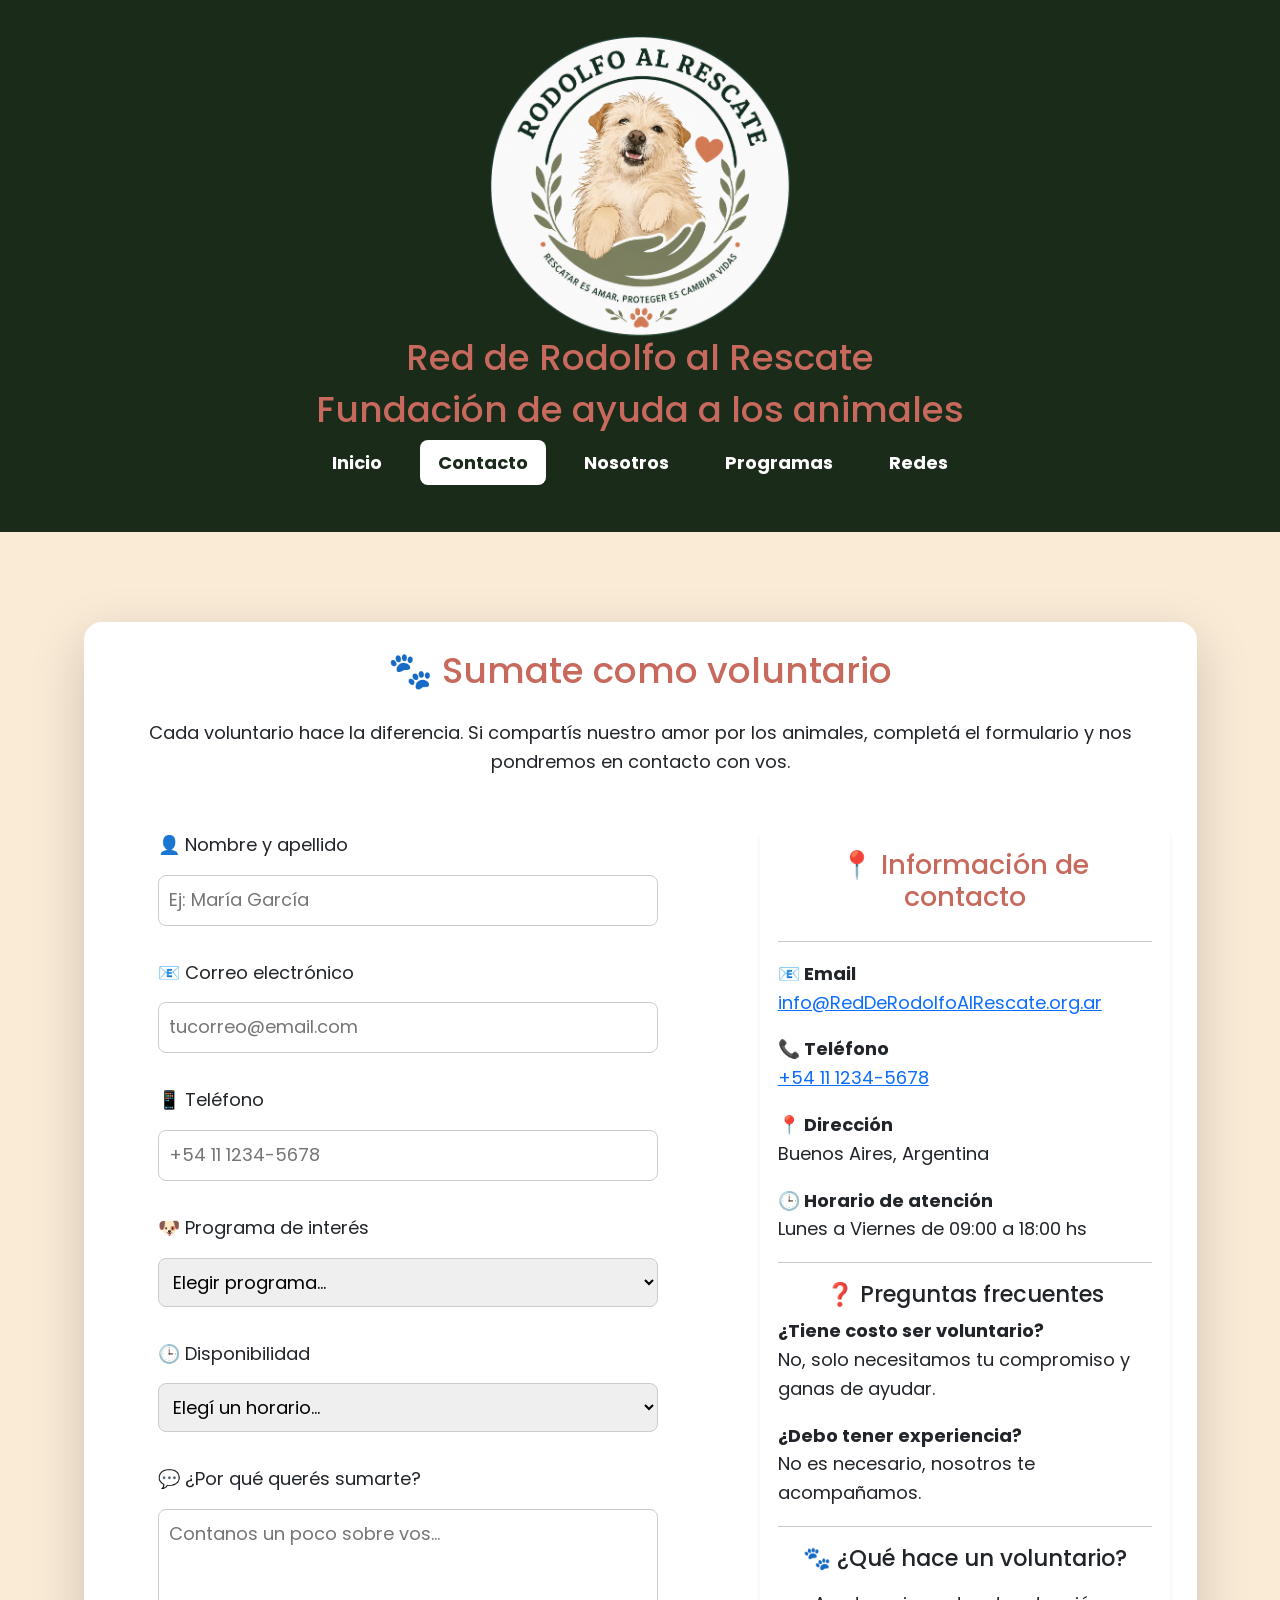
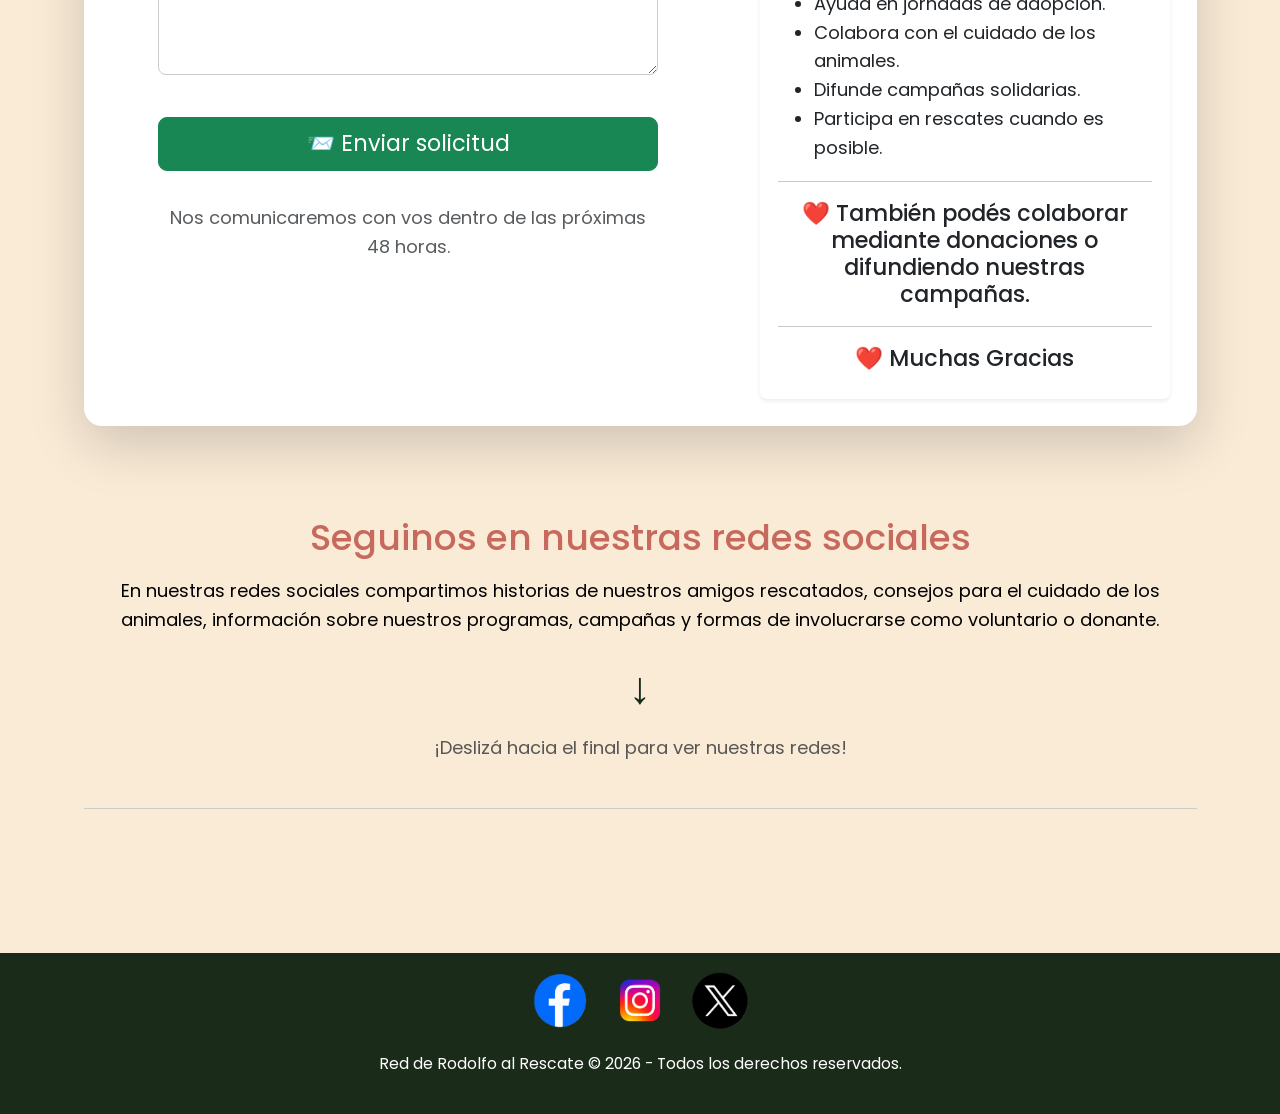
==== commit 75ccdbd2: "normalizando clases en todas las paginas" ====
--- a/tp-leng1-equipo-7/contacto.html
+++ b/tp-leng1-equipo-7/contacto.html
@@ -16,13 +16,13 @@
 
     <body>
 
-        <header>
+        <header class="text-center">
             <img src="./IMG/LOGO_ONG.png" alt="Logo ONG" width="300">
             <h1>Red de Rodolfo al Rescate</h1>
             <h2>Fundación de ayuda a los animales</h2>
 
-            <nav>
-                <ul>
+            <nav aria-label="Navegación principal">
+                <ul class="list-inline">
                     <li><a href="./index.html">Inicio</a></li>
                     <li><a href="./contacto.html" class="active">Contacto</a></li>
                     <li><a href="./nosotros.html">Nosotros</a></li>
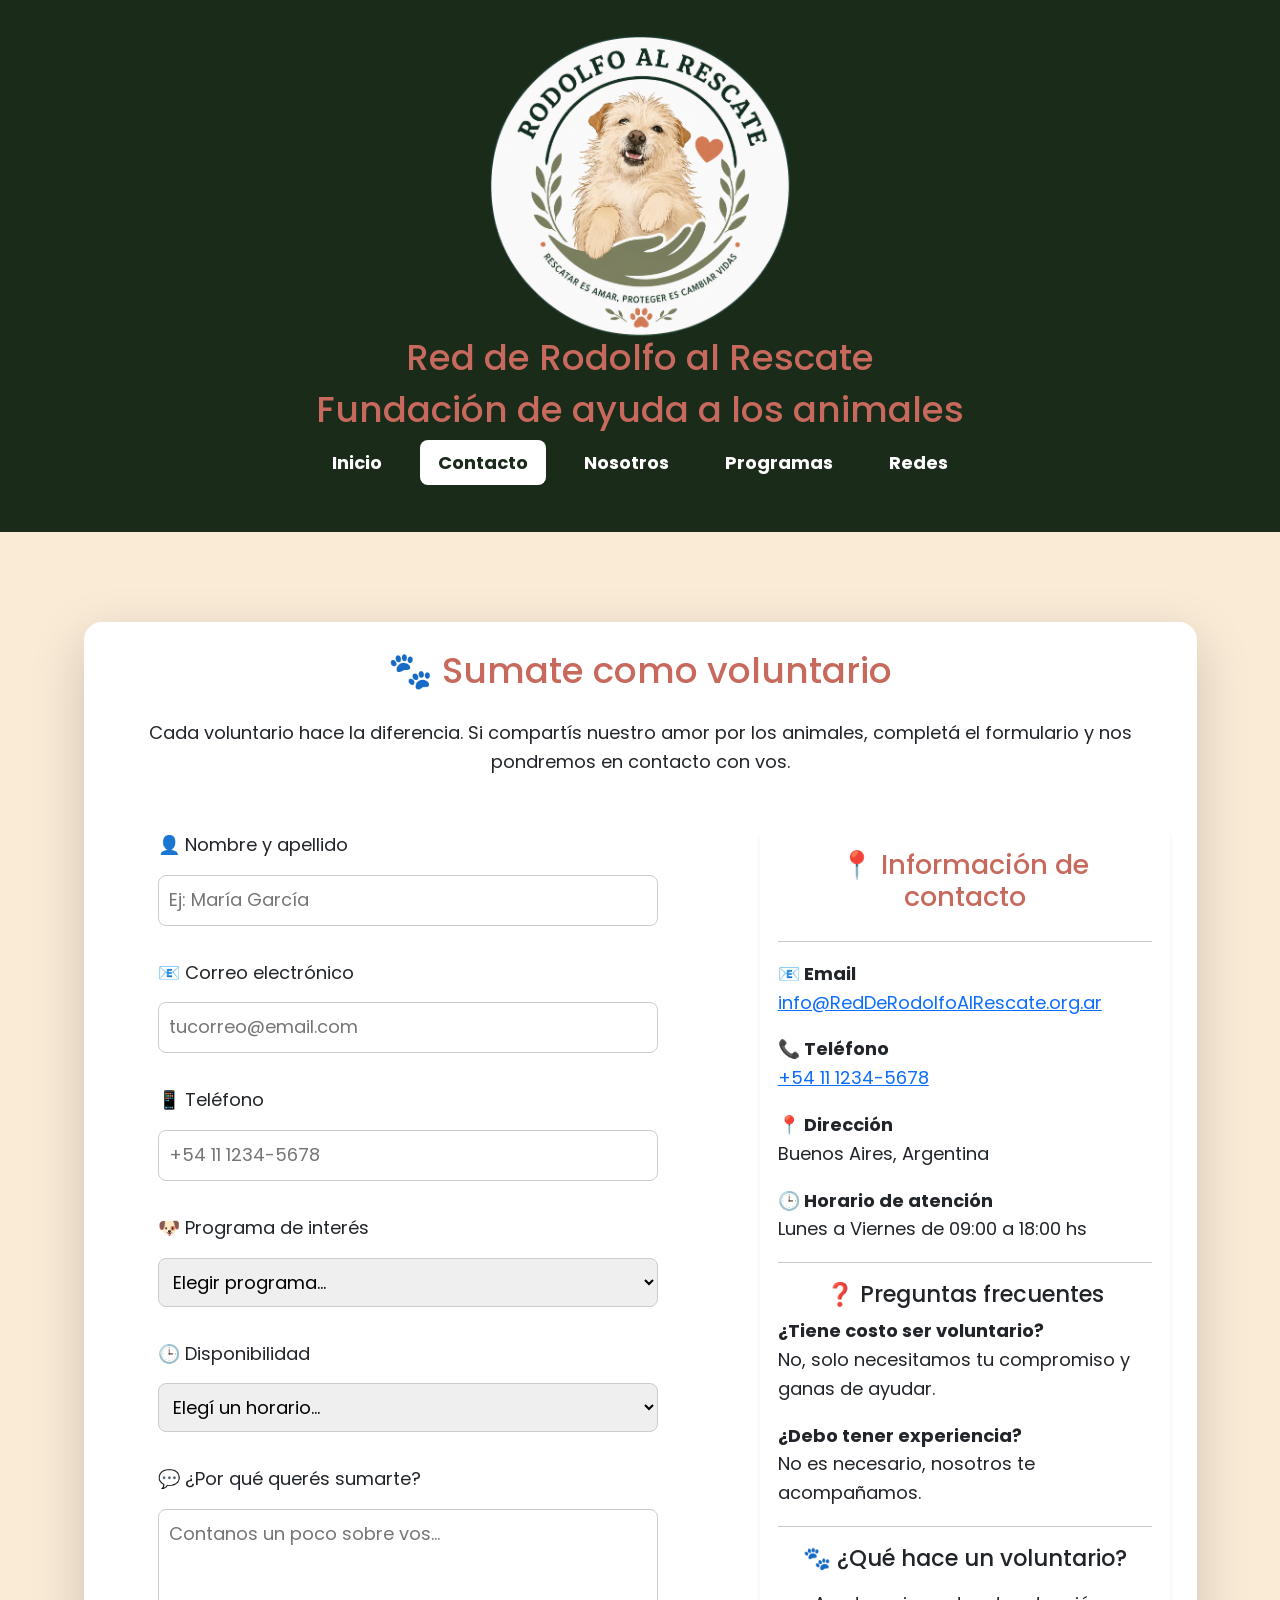
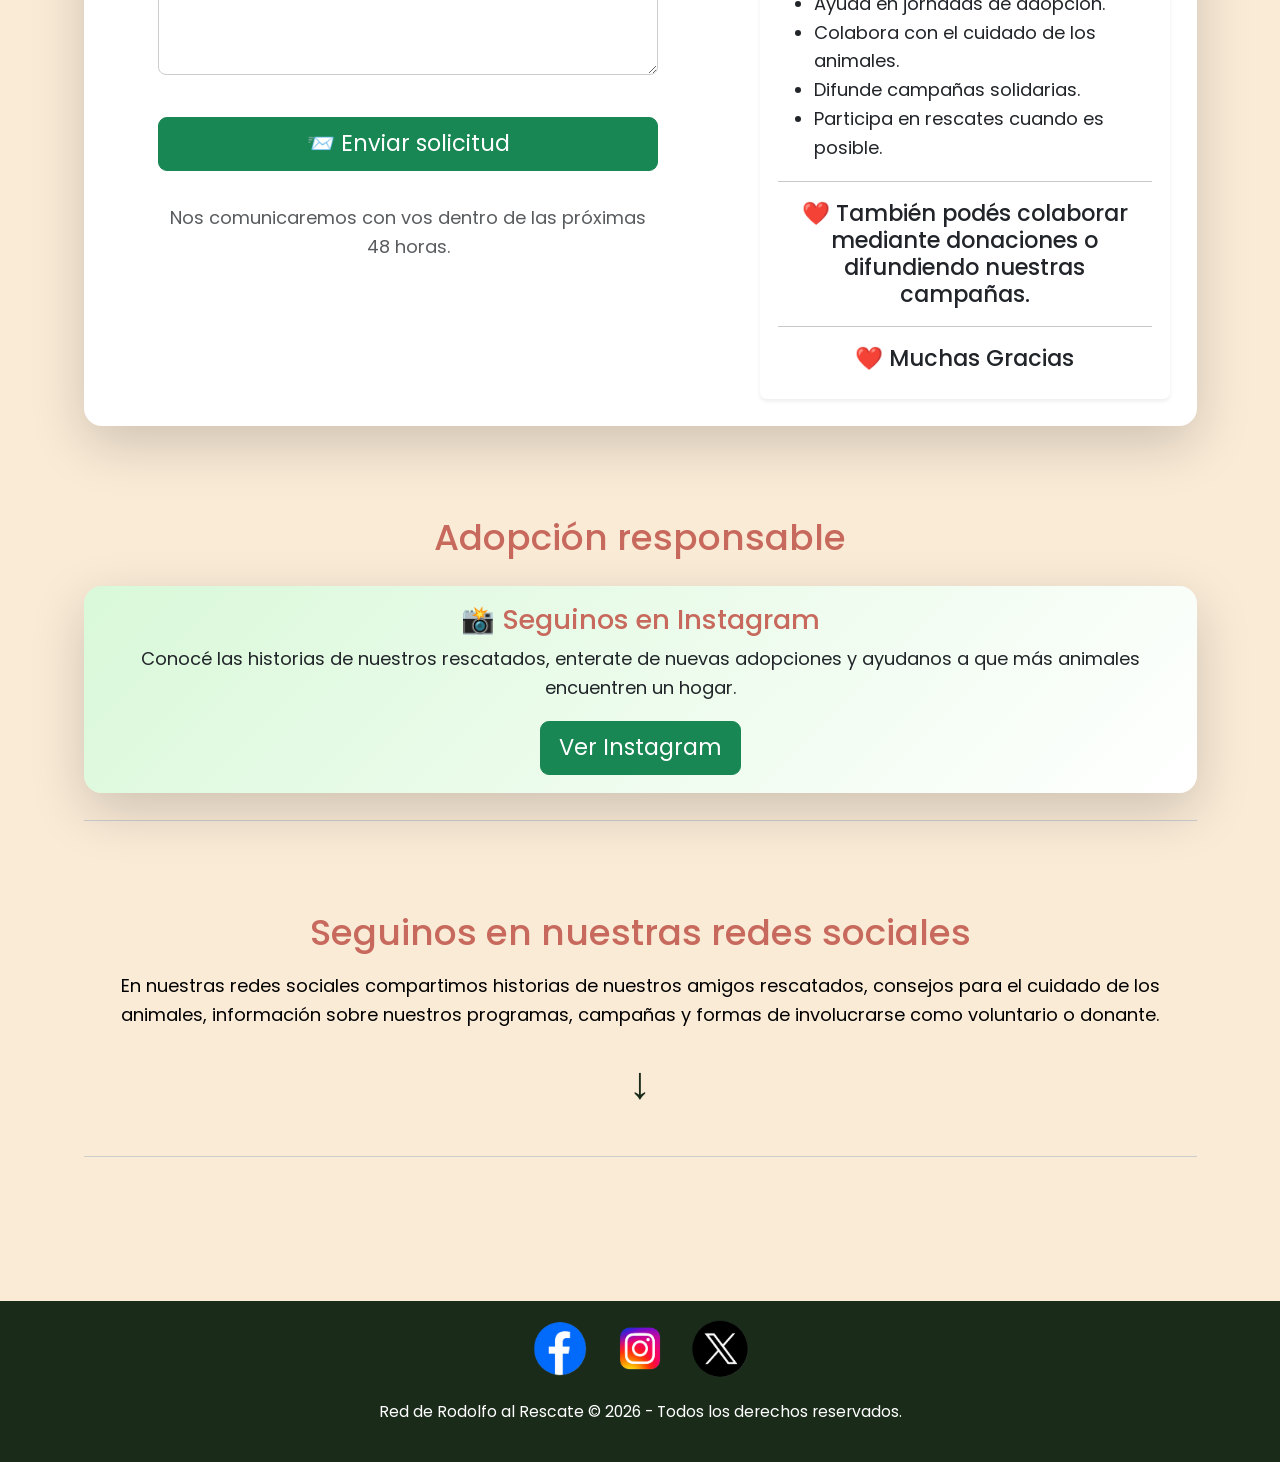
==== commit 7b1f17bd: "ultimas modidicaciones de los html con su respectivo css" ====
--- a/tp-leng1-equipo-7/contacto.html
+++ b/tp-leng1-equipo-7/contacto.html
@@ -135,6 +135,21 @@
 
             </div>
 
+            <section class="my-5">
+                <h2 class="text-center mb-4">Adopción responsable</h2>
+
+                <div class="card shadow-lg border-0 rounded-4 text-center instagram-card mt-4">
+                    <div class="card-body">
+
+                        <h3>📸 Seguinos en Instagram</h3>
+
+                        <p>Conocé las historias de nuestros rescatados, enterate de nuevas adopciones y ayudanos a que más animales encuentren un hogar.</p>
+                        <a href="https://instagram.com" target="_blank" class="btn btn-success btn-lg">Ver Instagram</a>
+
+                    </div>
+                </div>
+            </section>
+            
             <section class="my-5 text-center">
                 <h2>Seguinos en nuestras redes sociales</h2>
 
@@ -144,8 +159,6 @@
                 <div class="flecha-footer">
                     ↓
                 </div>
-
-                <p class="text-muted">¡Deslizá hacia el final para ver nuestras redes!</p>
             </section>
 
         </main>
--- a/tp-leng1-equipo-7/CSS/estilos.css
+++ b/tp-leng1-equipo-7/CSS/estilos.css
@@ -236,7 +236,93 @@
     transition: color .3s ease;
 }
 .lista-verde .list-group-item {
-    background-color: #f8fff8;
+    background-color: #91e891;
+}
+.list-group-item{
+    opacity:0;
+    transform:translateX(-40px);
+    animation:aparecer .6s forwards;
+}
+
+.list-group-item:nth-child(1){animation-delay:.1s;}
+.list-group-item:nth-child(2){animation-delay:.2s;}
+.list-group-item:nth-child(3){animation-delay:.3s;}
+.list-group-item:nth-child(4){animation-delay:.4s;}
+.list-group-item:nth-child(5){animation-delay:.5s;}
+.list-group-item:nth-child(6){animation-delay:.6s;}
+.list-group-item:nth-child(7){animation-delay:.7s;}
+.list-group-item:nth-child(8){animation-delay:.8s;}
+.list-group-item:nth-child(9){animation-delay:.9s;}
+
+@keyframes aparecer{
+    to{
+        opacity:1;
+        transform:translateX(0);
+    }
+}
+.instagram-card{
+    background: linear-gradient(135deg,#d9f8d9,#ffffff);
+    transition: .3s;
+}
+
+.instagram-card:hover{
+    transform: translateY(-8px);
+    box-shadow: 0 15px 35px rgba(0,0,0,.2);
+}
+.card-verde{
+    background: #f8fff7;
+    border: 2px solid #9bcf8c !important;
+    transition: .35s;
+    box-shadow: 0 0 25px rgba(76,175,80,.18);
+}
+
+.card-verde:hover{
+    transform: translateY(-6px);
+    box-shadow:
+        0 0 35px rgba(76,175,80,.35),
+        0 0 60px rgba(76,175,80,.18);
+}
+#carouselRescates{
+    padding:40px;
+    border-radius:25px;
+    background:linear-gradient(135deg,#f8fff8,#edf9ed);
+}
+.carousel-control-prev-icon,
+.carousel-control-next-icon{
+    filter:
+        invert(58%)
+        sepia(27%)
+        saturate(760%)
+        hue-rotate(63deg);
+}
+.valor-card{
+    background: #ffffff;
+    border-radius: 20px;
+    padding: 30px 20px;
+    height: 100%;
+    box-shadow: 0 10px 25px rgba(44, 109, 73, 0.15);
+    transition: .3s ease;
+}
+
+.valor-card:hover{
+    transform: translateY(-8px);
+    box-shadow: 0 15px 35px rgba(44, 109, 73, 0.30);
+}
+
+.valor-icono{
+    font-size: 3rem;
+    margin-bottom: 15px;
+}
+
+.valor-card h5{
+    color: #2c6d49;
+    font-weight: 600;
+    margin-bottom: 10px;
+}
+
+.valor-card p{
+    color: #555;
+    margin: 0;
 }
 /* ==========================================================================
    FORMULARIOS
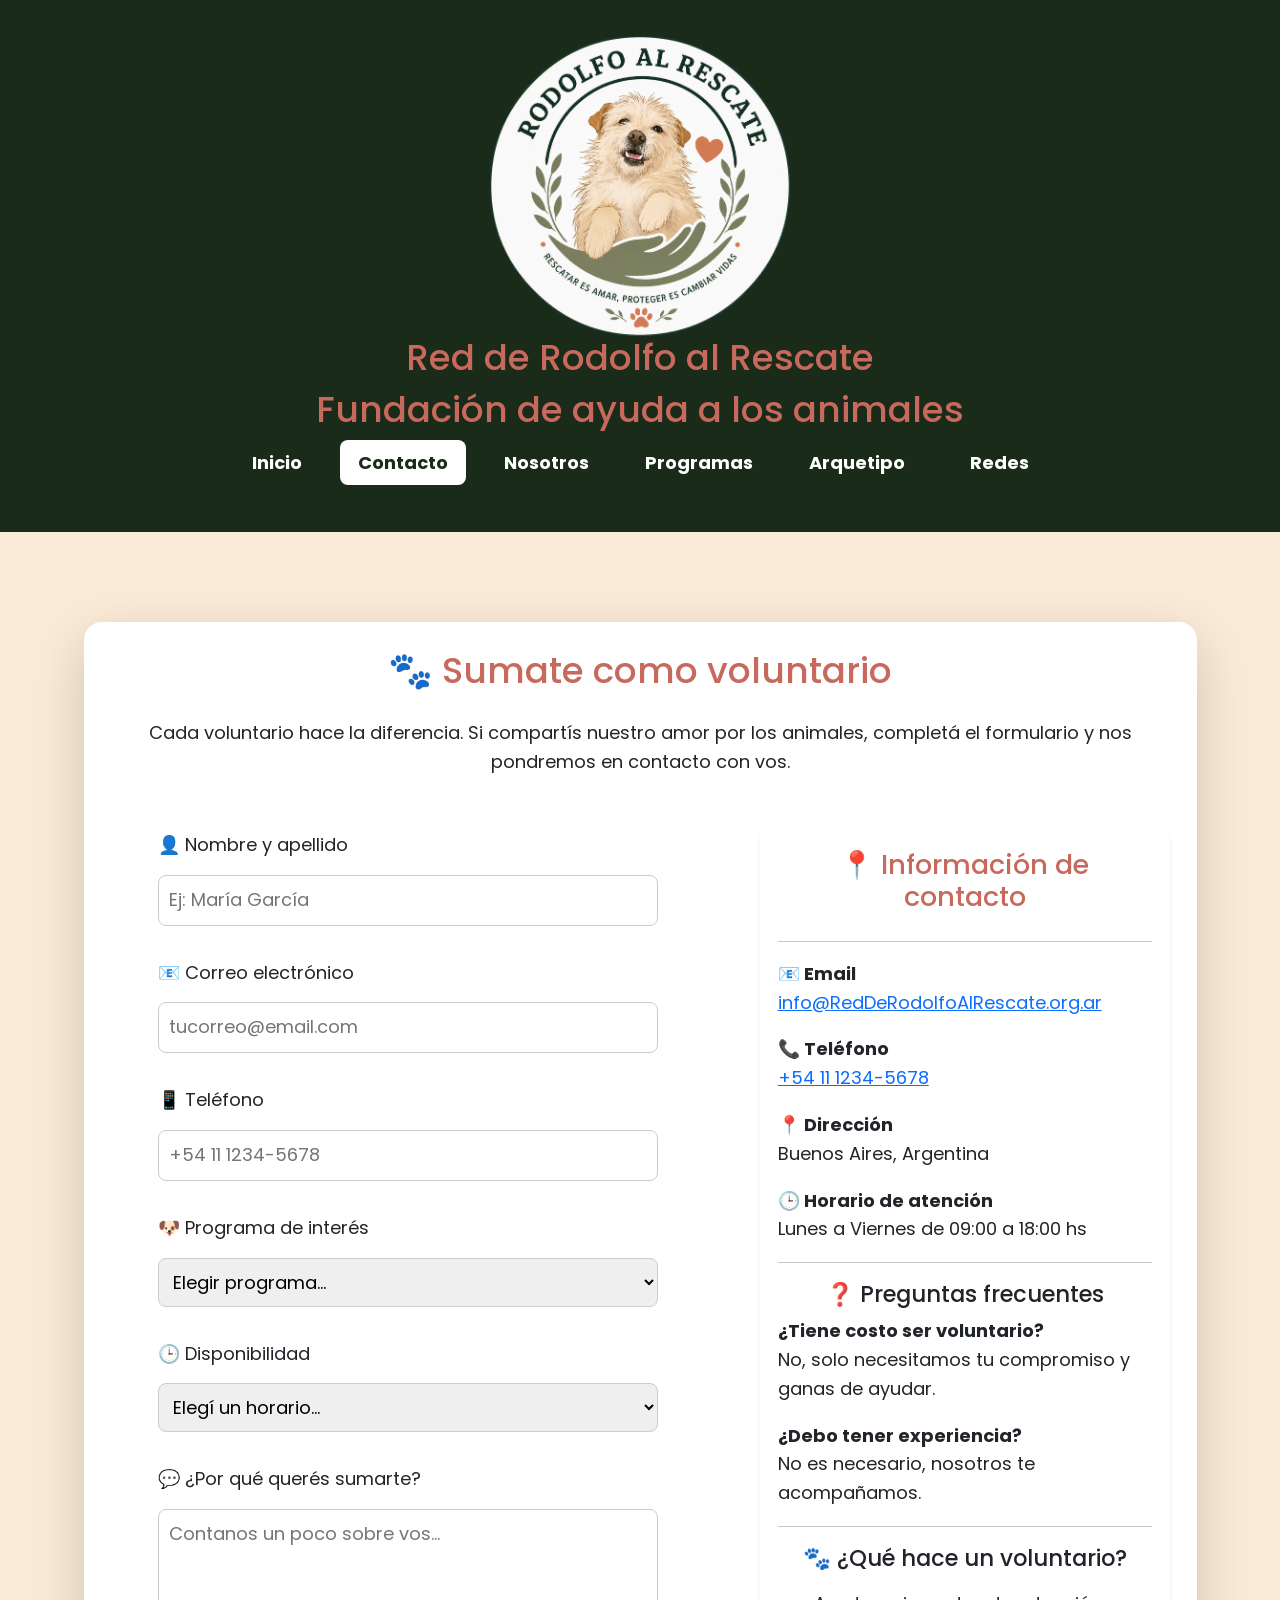
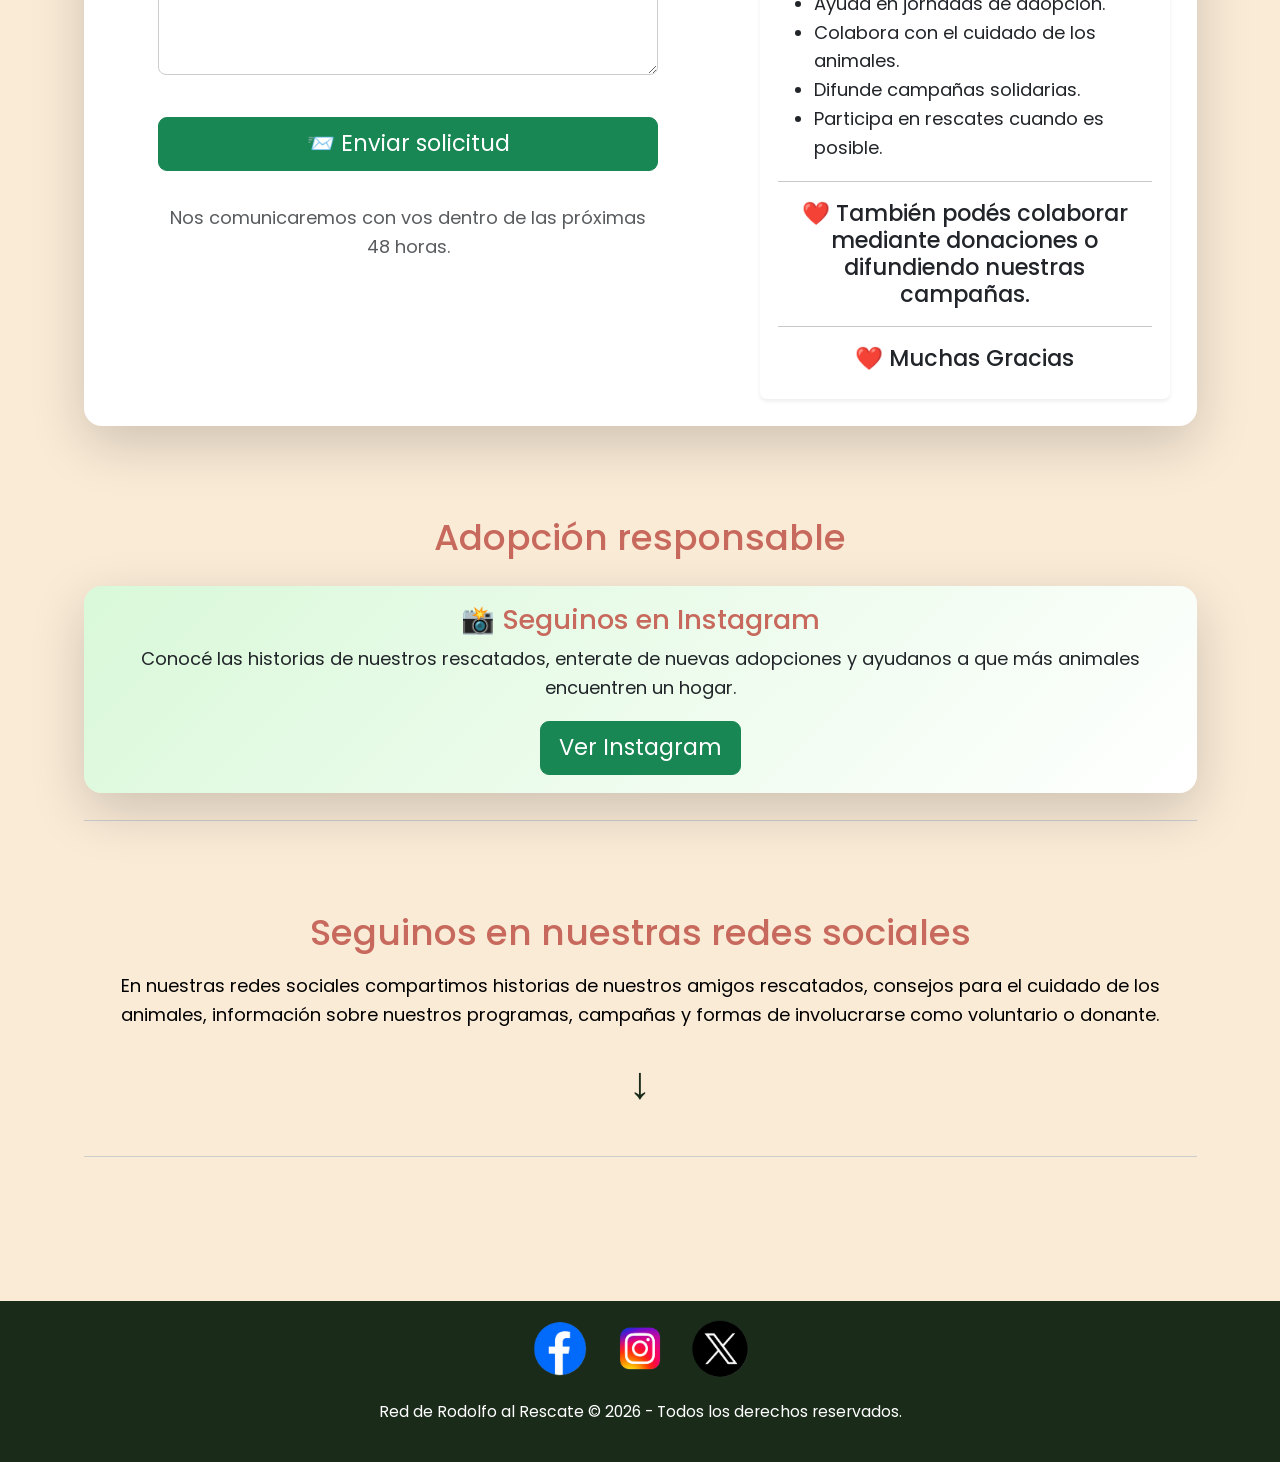
==== commit 6baeba5a: "cambios en el archico arquetipo" ====
--- a/tp-leng1-equipo-7/contacto.html
+++ b/tp-leng1-equipo-7/contacto.html
@@ -27,6 +27,7 @@
                     <li><a href="./contacto.html" class="active">Contacto</a></li>
                     <li><a href="./nosotros.html">Nosotros</a></li>
                     <li><a href="./programas.html">Programas</a></li>
+                    <li class="list-inline-item"><a href="./arquetipo.html">Arquetipo</a></li>
                     <li><a href="#redes">Redes</a></li>
                 </ul>
             </nav>    
--- a/tp-leng1-equipo-7/CSS/estilos.css
+++ b/tp-leng1-equipo-7/CSS/estilos.css
@@ -239,11 +239,16 @@
     background-color: #91e891;
 }
 .list-group-item{
-    opacity:0;
-    transform:translateX(-40px);
-    animation:aparecer .6s forwards;
-}
-
+    opacity: 0;
+    transform: translateX(-40px);
+    transition: opacity 2s ease, transform 2s ease;
+}
+    /*animation:aparecer .6s forwards;*/
+.list-group-item.visible{
+    opacity: 1;
+    transform: translateY(0);
+}
+/*
 .list-group-item:nth-child(1){animation-delay:.1s;}
 .list-group-item:nth-child(2){animation-delay:.2s;}
 .list-group-item:nth-child(3){animation-delay:.3s;}
@@ -253,13 +258,14 @@
 .list-group-item:nth-child(7){animation-delay:.7s;}
 .list-group-item:nth-child(8){animation-delay:.8s;}
 .list-group-item:nth-child(9){animation-delay:.9s;}
-
-@keyframes aparecer{
+*/
+/*@keyframes aparecer{
     to{
         opacity:1;
         transform:translateX(0);
     }
 }
+*/
 .instagram-card{
     background: linear-gradient(135deg,#d9f8d9,#ffffff);
     transition: .3s;
